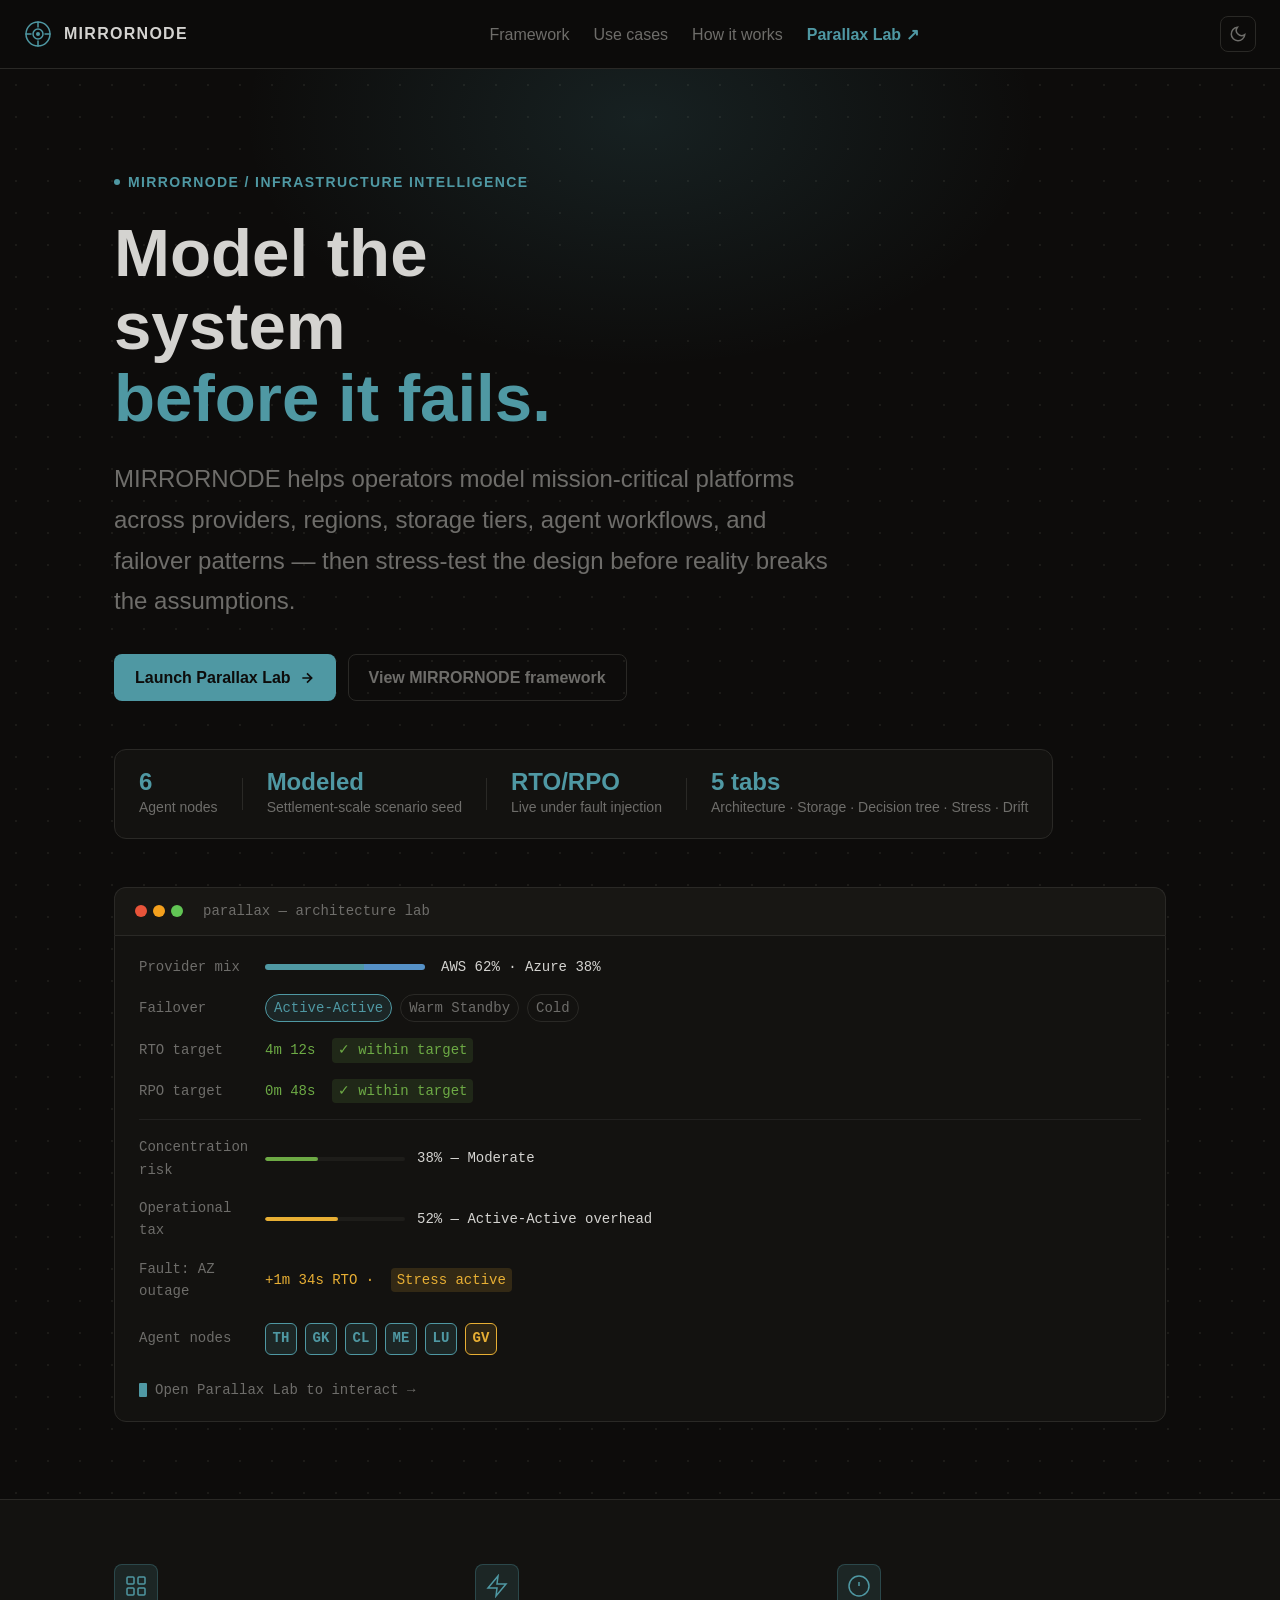
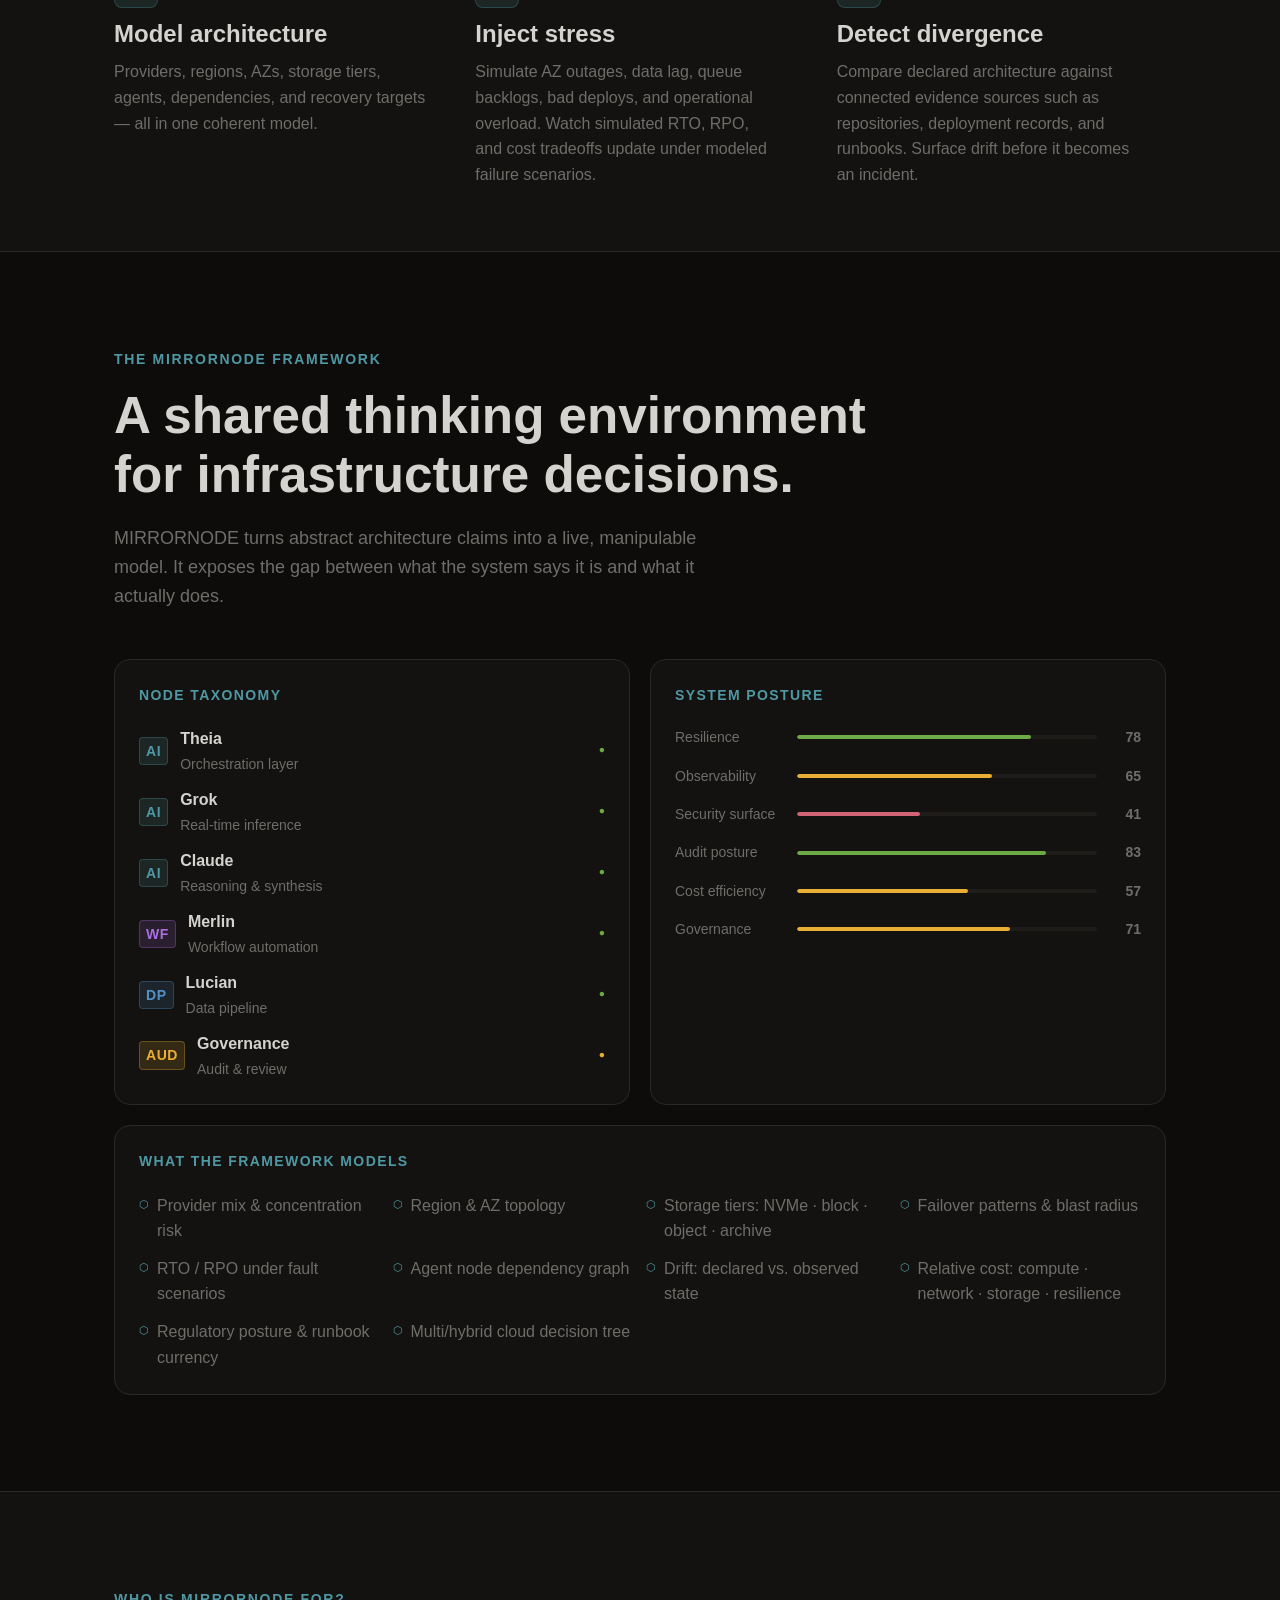
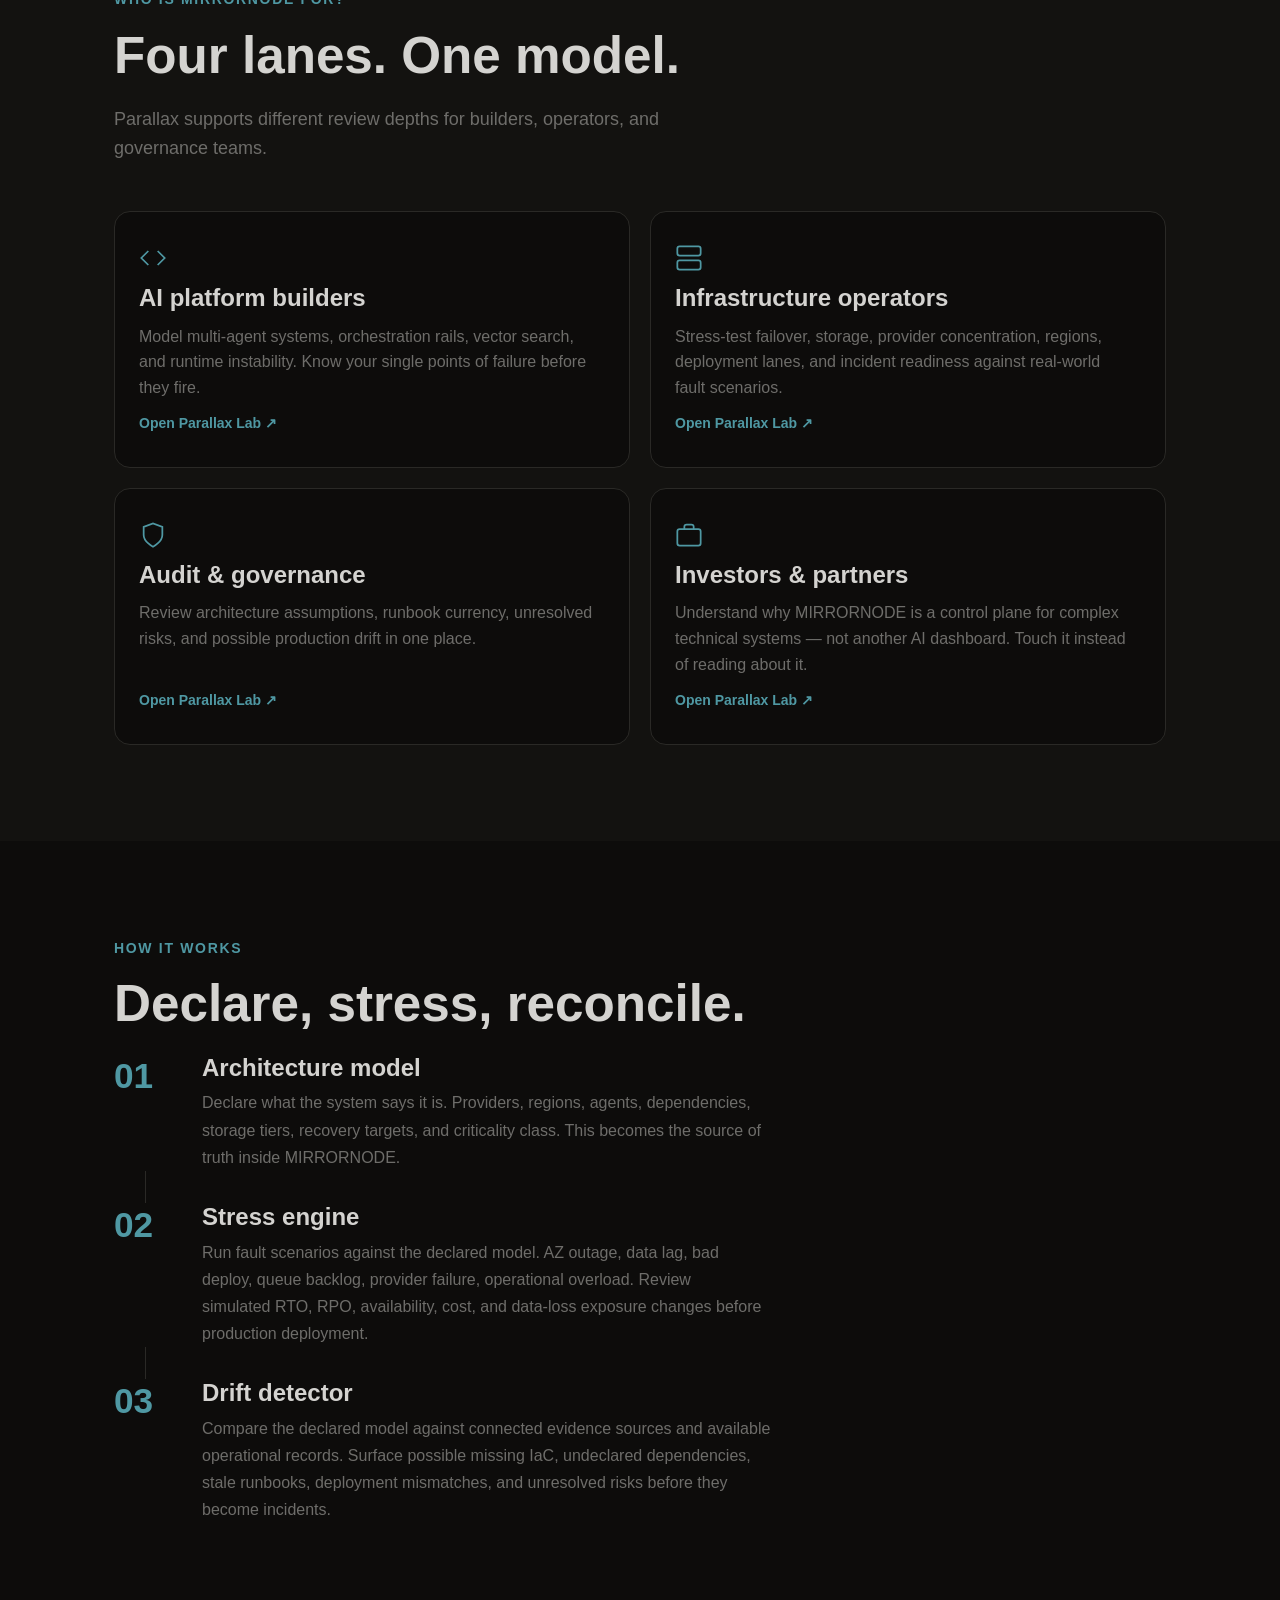
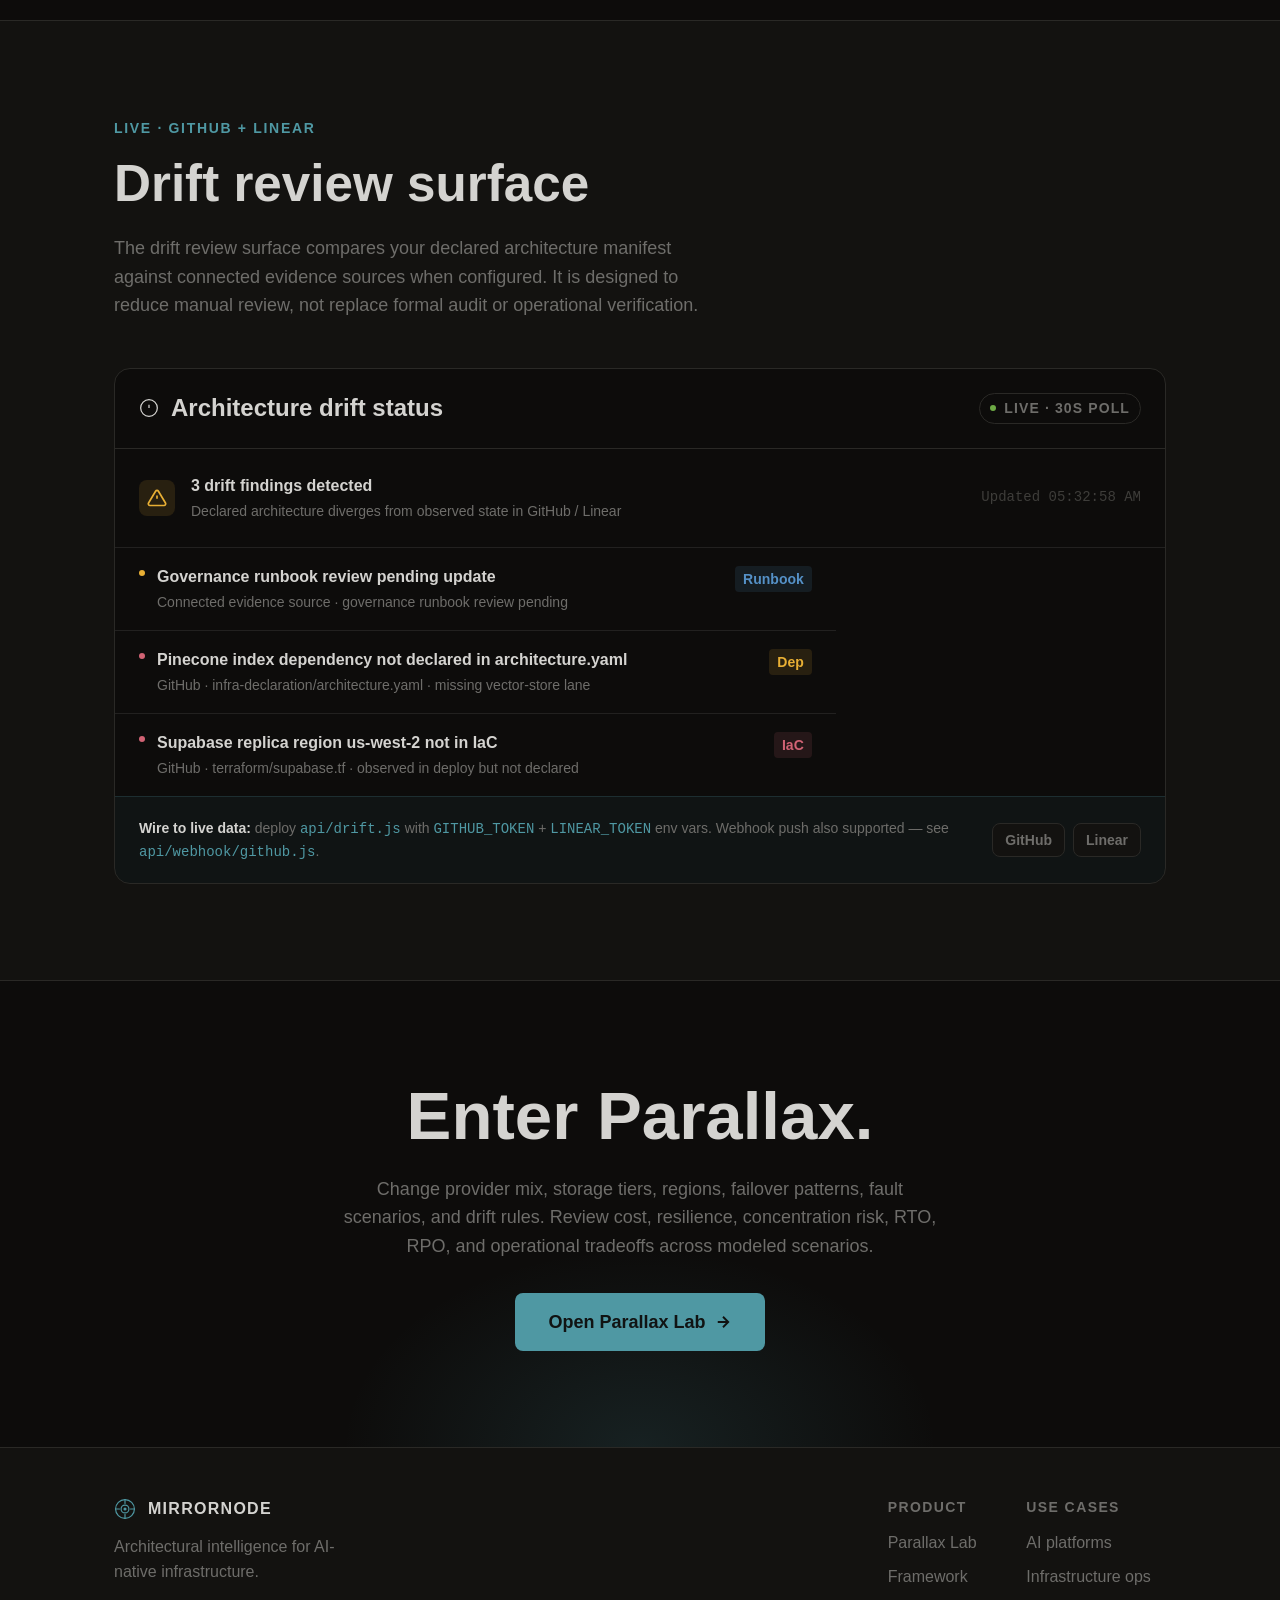
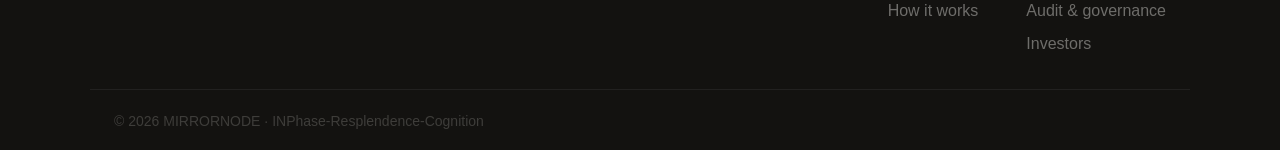
==== code/mirrornode-parallax-review/index.html @ f48dab72 "De-risk public Parallax landing copy and UI cues. Remove ROTAN-Q nav exposure, DTCC seed section, an" ====
<!DOCTYPE html>
<html lang="en" data-theme="dark">
<head>
  <meta charset="UTF-8" />
  <meta name="viewport" content="width=device-width, initial-scale=1.0" />
  <title>MIRRORNODE — Architectural Intelligence for AI-Native Infrastructure</title>
  <meta name="description" content="Model mission-critical platforms across providers, regions, storage tiers, agent workflows, and failover patterns. Stress-test before reality breaks the assumptions." />

  <!-- Fonts: Clash Display (display) + Satoshi (body) -->
  <link href="https://api.fontshare.com/v2/css?f[]=clash-display@400,500,600,700&f[]=satoshi@400,500,700&display=swap" rel="stylesheet" />

  <link rel="stylesheet" href="style.css" />

  <!-- Favicon inline SVG -->
  <link rel="icon" type="image/svg+xml" href="data:image/svg+xml,%3Csvg xmlns='http://www.w3.org/2000/svg' viewBox='0 0 32 32'%3E%3Crect width='32' height='32' fill='%230d0c0b'/%3E%3Ccircle cx='16' cy='16' r='7' fill='none' stroke='%234f98a3' stroke-width='2'/%3E%3Ccircle cx='16' cy='16' r='2.5' fill='%234f98a3'/%3E%3Cline x1='16' y1='4' x2='16' y2='9' stroke='%234f98a3' stroke-width='1.5'/%3E%3Cline x1='16' y1='23' x2='16' y2='28' stroke='%234f98a3' stroke-width='1.5'/%3E%3Cline x1='4' y1='16' x2='9' y2='16' stroke='%234f98a3' stroke-width='1.5'/%3E%3Cline x1='23' y1='16' x2='28' y2='16' stroke='%234f98a3' stroke-width='1.5'/%3E%3C/svg%3E" />
</head>
<body>

  <!-- ═══════════════════════════════════════════
       NAV
  ═══════════════════════════════════════════ -->
  <header class="site-header" role="banner">
    <nav class="nav-inner" role="navigation" aria-label="Main navigation">
      <!-- Logo -->
      <a href="/" class="nav-logo" aria-label="MIRRORNODE home">
        <svg class="logo-mark" width="28" height="28" viewBox="0 0 28 28" fill="none" aria-hidden="true">
          <circle cx="14" cy="14" r="12" stroke="currentColor" stroke-width="1.5"/>
          <circle cx="14" cy="14" r="5" stroke="currentColor" stroke-width="1.5"/>
          <circle cx="14" cy="14" r="2" fill="currentColor"/>
          <line x1="14" y1="2" x2="14" y2="7" stroke="currentColor" stroke-width="1.5" stroke-linecap="round"/>
          <line x1="14" y1="21" x2="14" y2="26" stroke="currentColor" stroke-width="1.5" stroke-linecap="round"/>
          <line x1="2" y1="14" x2="7" y2="14" stroke="currentColor" stroke-width="1.5" stroke-linecap="round"/>
          <line x1="21" y1="14" x2="26" y2="14" stroke="currentColor" stroke-width="1.5" stroke-linecap="round"/>
        </svg>
        <span class="logo-wordmark">MIRRORNODE</span>
      </a>

      <!-- Nav links -->
      <ul class="nav-links" role="list">
        <li><a href="#framework" class="nav-link">Framework</a></li>
        <li><a href="#use-cases" class="nav-link">Use cases</a></li>
        <li><a href="#how-it-works" class="nav-link">How it works</a></li>
        <li><a href="https://public-ivory-mu.vercel.app" class="nav-link nav-link--accent" target="_blank" rel="noopener">Parallax Lab ↗</a></li>
      </ul>

      <!-- Controls -->
      <div class="nav-controls">
        <button class="theme-toggle" data-theme-toggle aria-label="Switch to light mode">
          <svg width="18" height="18" viewBox="0 0 24 24" fill="none" stroke="currentColor" stroke-width="2" aria-hidden="true">
            <path d="M21 12.79A9 9 0 1 1 11.21 3 7 7 0 0 0 21 12.79z"/>
          </svg>
        </button>
        <button class="nav-menu-toggle" aria-label="Open menu" aria-expanded="false" aria-controls="mobile-menu">
          <span class="hamburger-line"></span>
          <span class="hamburger-line"></span>
          <span class="hamburger-line"></span>
        </button>
      </div>
    </nav>

    <!-- Mobile menu -->
    <div class="mobile-menu" id="mobile-menu" aria-hidden="true">
      <ul role="list">
        <li><a href="#framework" class="mobile-link">Framework</a></li>
        <li><a href="#use-cases" class="mobile-link">Use cases</a></li>
        <li><a href="#how-it-works" class="mobile-link">How it works</a></li>
        <li><a href="https://public-ivory-mu.vercel.app" class="mobile-link mobile-link--accent" target="_blank" rel="noopener">Parallax Lab ↗</a></li>
      </ul>
    </div>
  </header>


  <main role="main">

    <!-- ═══════════════════════════════════════════
         HERO
    ═══════════════════════════════════════════ -->
    <section class="hero" aria-labelledby="hero-heading">
      <!-- Ambient grid background -->
      <div class="hero-grid" aria-hidden="true"></div>
      <!-- Radial glow -->
      <div class="hero-glow" aria-hidden="true"></div>

      <div class="hero-inner">
        <!-- Eyebrow -->
        <div class="hero-eyebrow reveal" data-reveal>
          <span class="eyebrow-dot" aria-hidden="true"></span>
          MIRRORNODE / Infrastructure Intelligence
        </div>

        <!-- Headline -->
        <h1 id="hero-heading" class="hero-heading reveal" data-reveal>
          Model the system<br>
          <span class="hero-heading--accent">before it fails.</span>
        </h1>

        <!-- Sub -->
        <p class="hero-sub reveal" data-reveal>
          MIRRORNODE helps operators model mission-critical platforms across providers,
          regions, storage tiers, agent workflows, and failover patterns — then stress-test
          the design before reality breaks the assumptions.
        </p>

        <!-- CTAs -->
        <div class="hero-ctas reveal" data-reveal>
          <a href="https://public-ivory-mu.vercel.app" class="btn btn--primary" target="_blank" rel="noopener">
            Launch Parallax Lab
            <svg width="16" height="16" viewBox="0 0 24 24" fill="none" stroke="currentColor" stroke-width="2.5" aria-hidden="true"><path d="M5 12h14M12 5l7 7-7 7"/></svg>
          </a>
          <a href="#framework" class="btn btn--ghost">
            View MIRRORNODE framework
          </a>
        </div>

        <!-- Stats strip -->
        <div class="hero-stats reveal" data-reveal aria-label="Platform statistics">
          <div class="stat-item">
            <span class="stat-value">6</span>
            <span class="stat-label">Agent nodes</span>
          </div>
          <div class="stat-divider" aria-hidden="true"></div>
          <div class="stat-item">
            <span class="stat-value">Modeled</span>
            <span class="stat-label">Settlement-scale scenario seed</span>
          </div>
          <div class="stat-divider" aria-hidden="true"></div>
          <div class="stat-item">
            <span class="stat-value">RTO/RPO</span>
            <span class="stat-label">Live under fault injection</span>
          </div>
          <div class="stat-divider" aria-hidden="true"></div>
          <div class="stat-item">
            <span class="stat-value">5 tabs</span>
            <span class="stat-label">Architecture · Storage · Decision tree · Stress · Drift</span>
          </div>
        </div>
      </div>

      <!-- Parallax teaser terminal -->
      <div class="hero-teaser reveal" data-reveal aria-label="Parallax Lab interface preview">
        <div class="terminal-chrome">
          <div class="terminal-dots" aria-hidden="true">
            <span></span><span></span><span></span>
          </div>
          <span class="terminal-title">parallax — architecture lab</span>
        </div>
        <div class="terminal-body">
          <div class="terminal-row">
            <span class="t-label">Provider mix</span>
            <div class="t-bar-wrap"><div class="t-bar t-bar--aws" style="--pct:62%"></div><div class="t-bar t-bar--azure" style="--pct:38%"></div></div>
            <span class="t-val">AWS 62% · Azure 38%</span>
          </div>
          <div class="terminal-row">
            <span class="t-label">Failover</span>
            <div class="t-pills">
              <span class="t-pill t-pill--active">Active-Active</span>
              <span class="t-pill">Warm Standby</span>
              <span class="t-pill">Cold</span>
            </div>
          </div>
          <div class="terminal-row">
            <span class="t-label">RTO target</span>
            <span class="t-val t-val--green">4m 12s <span class="t-badge t-badge--ok">✓ within target</span></span>
          </div>
          <div class="terminal-row">
            <span class="t-label">RPO target</span>
            <span class="t-val t-val--green">0m 48s <span class="t-badge t-badge--ok">✓ within target</span></span>
          </div>
          <div class="terminal-divider" aria-hidden="true"></div>
          <div class="terminal-row">
            <span class="t-label">Concentration risk</span>
            <div class="t-meter-wrap" role="meter" aria-valuenow="38" aria-valuemin="0" aria-valuemax="100" aria-label="Concentration risk: 38%">
              <div class="t-meter"><div class="t-meter-fill t-meter-fill--low" style="--pct:38%"></div></div>
              <span class="t-val">38% — Moderate</span>
            </div>
          </div>
          <div class="terminal-row">
            <span class="t-label">Operational tax</span>
            <div class="t-meter-wrap" role="meter" aria-valuenow="52" aria-valuemin="0" aria-valuemax="100" aria-label="Operational tax: 52%">
              <div class="t-meter"><div class="t-meter-fill t-meter-fill--mid" style="--pct:52%"></div></div>
              <span class="t-val">52% — Active-Active overhead</span>
            </div>
          </div>
          <div class="terminal-row">
            <span class="t-label">Fault: AZ outage</span>
            <span class="t-val t-val--orange">+1m 34s RTO · <span class="t-badge t-badge--warn">Stress active</span></span>
          </div>
          <div class="terminal-row terminal-row--nodes">
            <span class="t-label">Agent nodes</span>
            <div class="t-nodes">
              <span class="t-node t-node--on" title="Theia — AI orchestration">TH</span>
              <span class="t-node t-node--on" title="Grok — real-time inference">GK</span>
              <span class="t-node t-node--on" title="Claude — reasoning layer">CL</span>
              <span class="t-node t-node--on" title="Merlin — workflow">ME</span>
              <span class="t-node t-node--on" title="Lucian — data pipeline">LU</span>
              <span class="t-node t-node--warn" title="Governance — audit (degraded)">GV</span>
            </div>
          </div>
          <div class="terminal-footer" aria-live="polite">
            <span class="t-cursor" aria-hidden="true"></span>
            <span class="terminal-prompt">Open Parallax Lab to interact →</span>
          </div>
        </div>
      </div>
    </section>


    <!-- ═══════════════════════════════════════════
         PROOF STRIP — 3 core capabilities
    ═══════════════════════════════════════════ -->
    <section class="proof-strip" aria-label="Core capabilities">
      <div class="proof-inner">
        <div class="proof-item reveal" data-reveal>
          <div class="proof-icon" aria-hidden="true">
            <svg width="24" height="24" viewBox="0 0 24 24" fill="none" stroke="currentColor" stroke-width="1.5">
              <rect x="3" y="3" width="7" height="7" rx="1"/><rect x="14" y="3" width="7" height="7" rx="1"/>
              <rect x="3" y="14" width="7" height="7" rx="1"/><rect x="14" y="14" width="7" height="7" rx="1"/>
            </svg>
          </div>
          <h3 class="proof-title">Model architecture</h3>
          <p class="proof-body">Providers, regions, AZs, storage tiers, agents, dependencies, and recovery targets — all in one coherent model.</p>
        </div>
        <div class="proof-item reveal" data-reveal>
          <div class="proof-icon" aria-hidden="true">
            <svg width="24" height="24" viewBox="0 0 24 24" fill="none" stroke="currentColor" stroke-width="1.5">
              <polygon points="13 2 3 14 12 14 11 22 21 10 12 10 13 2"/>
            </svg>
          </div>
          <h3 class="proof-title">Inject stress</h3>
          <p class="proof-body">Simulate AZ outages, data lag, queue backlogs, bad deploys, and operational overload. Watch simulated RTO, RPO, and cost tradeoffs update under modeled failure scenarios.</p>
        </div>
        <div class="proof-item reveal" data-reveal>
          <div class="proof-icon" aria-hidden="true">
            <svg width="24" height="24" viewBox="0 0 24 24" fill="none" stroke="currentColor" stroke-width="1.5">
              <circle cx="12" cy="12" r="10"/><line x1="12" y1="8" x2="12" y2="12"/><line x1="12" y1="16" x2="12.01" y2="16"/>
            </svg>
          </div>
          <h3 class="proof-title">Detect divergence</h3>
          <p class="proof-body">Compare declared architecture against connected evidence sources such as repositories, deployment records, and runbooks. Surface drift before it becomes an incident.</p>
        </div>
      </div>
    </section>


    <!-- ═══════════════════════════════════════════
         FRAMEWORK SECTION
    ═══════════════════════════════════════════ -->
    <section class="section-framework" id="framework" aria-labelledby="framework-heading">
      <div class="section-inner">
        <div class="section-label reveal" data-reveal>The MIRRORNODE framework</div>
        <h2 id="framework-heading" class="section-heading reveal" data-reveal>
          A shared thinking environment for infrastructure decisions.
        </h2>
        <p class="section-sub reveal" data-reveal>
          MIRRORNODE turns abstract architecture claims into a live, manipulable model.
          It exposes the gap between what the system says it is and what it actually does.
        </p>

        <!-- Framework anatomy grid -->
        <div class="framework-grid">
          <!-- Node taxonomy -->
          <div class="framework-card reveal" data-reveal>
            <div class="framework-card-label">Node taxonomy</div>
            <div class="node-list">
              <div class="node-row">
                <span class="node-badge node-badge--ai">AI</span>
                <div class="node-info">
                  <span class="node-name">Theia</span>
                  <span class="node-role">Orchestration layer</span>
                </div>
                <span class="node-status node-status--ok">●</span>
              </div>
              <div class="node-row">
                <span class="node-badge node-badge--ai">AI</span>
                <div class="node-info">
                  <span class="node-name">Grok</span>
                  <span class="node-role">Real-time inference</span>
                </div>
                <span class="node-status node-status--ok">●</span>
              </div>
              <div class="node-row">
                <span class="node-badge node-badge--ai">AI</span>
                <div class="node-info">
                  <span class="node-name">Claude</span>
                  <span class="node-role">Reasoning &amp; synthesis</span>
                </div>
                <span class="node-status node-status--ok">●</span>
              </div>
              <div class="node-row">
                <span class="node-badge node-badge--wf">WF</span>
                <div class="node-info">
                  <span class="node-name">Merlin</span>
                  <span class="node-role">Workflow automation</span>
                </div>
                <span class="node-status node-status--ok">●</span>
              </div>
              <div class="node-row">
                <span class="node-badge node-badge--data">DP</span>
                <div class="node-info">
                  <span class="node-name">Lucian</span>
                  <span class="node-role">Data pipeline</span>
                </div>
                <span class="node-status node-status--ok">●</span>
              </div>
              <div class="node-row">
                <span class="node-badge node-badge--audit">AUD</span>
                <div class="node-info">
                  <span class="node-name">Governance</span>
                  <span class="node-role">Audit &amp; review</span>
                </div>
                <span class="node-status node-status--warn">●</span>
              </div>
            </div>
          </div>

          <!-- Posture scores -->
          <div class="framework-card reveal" data-reveal>
            <div class="framework-card-label">System posture</div>
            <div class="posture-list">
              <div class="posture-row">
                <span class="posture-name">Resilience</span>
                <div class="posture-bar-wrap">
                  <div class="posture-bar" style="--score:78">
                    <div class="posture-fill posture-fill--good"></div>
                  </div>
                </div>
                <span class="posture-score">78</span>
              </div>
              <div class="posture-row">
                <span class="posture-name">Observability</span>
                <div class="posture-bar-wrap">
                  <div class="posture-bar" style="--score:65">
                    <div class="posture-fill posture-fill--mid"></div>
                  </div>
                </div>
                <span class="posture-score">65</span>
              </div>
              <div class="posture-row">
                <span class="posture-name">Security surface</span>
                <div class="posture-bar-wrap">
                  <div class="posture-bar" style="--score:41">
                    <div class="posture-fill posture-fill--warn"></div>
                  </div>
                </div>
                <span class="posture-score">41</span>
              </div>
              <div class="posture-row">
                <span class="posture-name">Audit posture</span>
                <div class="posture-bar-wrap">
                  <div class="posture-bar" style="--score:83">
                    <div class="posture-fill posture-fill--good"></div>
                  </div>
                </div>
                <span class="posture-score">83</span>
              </div>
              <div class="posture-row">
                <span class="posture-name">Cost efficiency</span>
                <div class="posture-bar-wrap">
                  <div class="posture-bar" style="--score:57">
                    <div class="posture-fill posture-fill--mid"></div>
                  </div>
                </div>
                <span class="posture-score">57</span>
              </div>
              <div class="posture-row">
                <span class="posture-name">Governance</span>
                <div class="posture-bar-wrap">
                  <div class="posture-bar" style="--score:71">
                    <div class="posture-fill posture-fill--mid"></div>
                  </div>
                </div>
                <span class="posture-score">71</span>
              </div>
            </div>
          </div>

          <!-- What the framework models -->
          <div class="framework-card framework-card--wide reveal" data-reveal>
            <div class="framework-card-label">What the framework models</div>
            <div class="framework-feature-grid">
              <div class="ff-item">
                <span class="ff-icon" aria-hidden="true">⬡</span>
                <span class="ff-label">Provider mix &amp; concentration risk</span>
              </div>
              <div class="ff-item">
                <span class="ff-icon" aria-hidden="true">⬡</span>
                <span class="ff-label">Region &amp; AZ topology</span>
              </div>
              <div class="ff-item">
                <span class="ff-icon" aria-hidden="true">⬡</span>
                <span class="ff-label">Storage tiers: NVMe · block · object · archive</span>
              </div>
              <div class="ff-item">
                <span class="ff-icon" aria-hidden="true">⬡</span>
                <span class="ff-label">Failover patterns &amp; blast radius</span>
              </div>
              <div class="ff-item">
                <span class="ff-icon" aria-hidden="true">⬡</span>
                <span class="ff-label">RTO / RPO under fault scenarios</span>
              </div>
              <div class="ff-item">
                <span class="ff-icon" aria-hidden="true">⬡</span>
                <span class="ff-label">Agent node dependency graph</span>
              </div>
              <div class="ff-item">
                <span class="ff-icon" aria-hidden="true">⬡</span>
                <span class="ff-label">Drift: declared vs. observed state</span>
              </div>
              <div class="ff-item">
                <span class="ff-icon" aria-hidden="true">⬡</span>
                <span class="ff-label">Relative cost: compute · network · storage · resilience</span>
              </div>
              <div class="ff-item">
                <span class="ff-icon" aria-hidden="true">⬡</span>
                <span class="ff-label">Regulatory posture &amp; runbook currency</span>
              </div>
              <div class="ff-item">
                <span class="ff-icon" aria-hidden="true">⬡</span>
                <span class="ff-label">Multi/hybrid cloud decision tree</span>
              </div>
            </div>
          </div>
        </div>
      </div>
    </section>


    <!-- ═══════════════════════════════════════════
         USE CASES
    ═══════════════════════════════════════════ -->
    <section class="section-use-cases" id="use-cases" aria-labelledby="uc-heading">
      <div class="section-inner">
        <div class="section-label reveal" data-reveal>Who is MIRRORNODE for?</div>
        <h2 id="uc-heading" class="section-heading reveal" data-reveal>
          Four lanes. One model.
        </h2>
        <p class="section-sub reveal" data-reveal>
          Parallax supports different review depths for builders, operators, and governance teams.
        </p>

        <div class="uc-grid">
          <a href="https://public-ivory-mu.vercel.app" class="uc-card reveal" data-reveal target="_blank" rel="noopener" aria-label="AI platform builders — open Parallax Lab">
            <div class="uc-card-icon" aria-hidden="true">
              <svg width="28" height="28" viewBox="0 0 24 24" fill="none" stroke="currentColor" stroke-width="1.5">
                <polyline points="16 18 22 12 16 6"/><polyline points="8 6 2 12 8 18"/>
              </svg>
            </div>
            <h3 class="uc-card-title">AI platform builders</h3>
            <p class="uc-card-body">Model multi-agent systems, orchestration rails, vector search, and runtime instability. Know your single points of failure before they fire.</p>
            <span class="uc-card-cta">Open Parallax Lab ↗</span>
          </a>

          <a href="https://public-ivory-mu.vercel.app" class="uc-card reveal" data-reveal target="_blank" rel="noopener" aria-label="Infrastructure operators — open Parallax Lab">
            <div class="uc-card-icon" aria-hidden="true">
              <svg width="28" height="28" viewBox="0 0 24 24" fill="none" stroke="currentColor" stroke-width="1.5">
                <rect x="2" y="2" width="20" height="8" rx="2"/><rect x="2" y="14" width="20" height="8" rx="2"/>
                <line x1="6" y1="6" x2="6.01" y2="6"/><line x1="6" y1="18" x2="6.01" y2="18"/>
              </svg>
            </div>
            <h3 class="uc-card-title">Infrastructure operators</h3>
            <p class="uc-card-body">Stress-test failover, storage, provider concentration, regions, deployment lanes, and incident readiness against real-world fault scenarios.</p>
            <span class="uc-card-cta">Open Parallax Lab ↗</span>
          </a>

          <a href="https://public-ivory-mu.vercel.app" class="uc-card reveal" data-reveal target="_blank" rel="noopener" aria-label="Audit and governance — open Parallax Lab">
            <div class="uc-card-icon" aria-hidden="true">
              <svg width="28" height="28" viewBox="0 0 24 24" fill="none" stroke="currentColor" stroke-width="1.5">
                <path d="M12 22s8-4 8-10V5l-8-3-8 3v7c0 6 8 10 8 10z"/>
              </svg>
            </div>
            <h3 class="uc-card-title">Audit &amp; governance</h3>
            <p class="uc-card-body">Review architecture assumptions, runbook currency, unresolved risks, and possible production drift in one place.</p>
            <span class="uc-card-cta">Open Parallax Lab ↗</span>
          </a>

          <a href="https://public-ivory-mu.vercel.app" class="uc-card reveal" data-reveal target="_blank" rel="noopener" aria-label="Investors and partners — open Parallax Lab">
            <div class="uc-card-icon" aria-hidden="true">
              <svg width="28" height="28" viewBox="0 0 24 24" fill="none" stroke="currentColor" stroke-width="1.5">
                <rect x="2" y="7" width="20" height="14" rx="2"/>
                <path d="M16 7V5a2 2 0 0 0-2-2h-4a2 2 0 0 0-2 2v2"/>
              </svg>
            </div>
            <h3 class="uc-card-title">Investors &amp; partners</h3>
            <p class="uc-card-body">Understand why MIRRORNODE is a control plane for complex technical systems — not another AI dashboard. Touch it instead of reading about it.</p>
            <span class="uc-card-cta">Open Parallax Lab ↗</span>
          </a>
        </div>
      </div>
    </section>


    <!-- ═══════════════════════════════════════════
         HOW IT WORKS (3-step)
    ═══════════════════════════════════════════ -->
    <section class="section-hiw" id="how-it-works" aria-labelledby="hiw-heading">
      <div class="section-inner">
        <div class="section-label reveal" data-reveal>How it works</div>
        <h2 id="hiw-heading" class="section-heading reveal" data-reveal>
          Declare, stress, reconcile.
        </h2>

        <div class="hiw-steps">
          <div class="hiw-step reveal" data-reveal>
            <div class="hiw-step-num" aria-hidden="true">01</div>
            <div class="hiw-step-content">
              <h3 class="hiw-step-title">Architecture model</h3>
              <p class="hiw-step-body">Declare what the system says it is. Providers, regions, agents, dependencies, storage tiers, recovery targets, and criticality class. This becomes the source of truth inside MIRRORNODE.</p>
            </div>
          </div>

          <div class="hiw-connector" aria-hidden="true"></div>

          <div class="hiw-step reveal" data-reveal>
            <div class="hiw-step-num" aria-hidden="true">02</div>
            <div class="hiw-step-content">
              <h3 class="hiw-step-title">Stress engine</h3>
              <p class="hiw-step-body">Run fault scenarios against the declared model. AZ outage, data lag, bad deploy, queue backlog, provider failure, operational overload. Review simulated RTO, RPO, availability, cost, and data-loss exposure changes before production deployment.</p>
            </div>
          </div>

          <div class="hiw-connector" aria-hidden="true"></div>

          <div class="hiw-step reveal" data-reveal>
            <div class="hiw-step-num" aria-hidden="true">03</div>
            <div class="hiw-step-content">
              <h3 class="hiw-step-title">Drift detector</h3>
              <p class="hiw-step-body">Compare the declared model against connected evidence sources and available operational records. Surface possible missing IaC, undeclared dependencies, stale runbooks, deployment mismatches, and unresolved risks before they become incidents.</p>
            </div>
          </div>
        </div>
      </div>
    </section>


    <!-- ═══════════════════════════════════════════
         DRIFT DETECTOR — live widget
    ═══════════════════════════════════════════ -->
    <section class="section-drift" aria-labelledby="drift-heading">
      <div class="section-inner">
        <div class="section-label reveal" data-reveal>Live · GitHub + Linear</div>
        <h2 id="drift-heading" class="section-heading reveal" data-reveal>
          Drift review surface
        </h2>
        <p class="section-sub reveal" data-reveal>
          The drift review surface compares your declared architecture manifest against connected evidence sources when configured. It is designed to reduce manual review, not replace formal audit or operational verification.
        </p>

        <div class="drift-widget reveal" data-reveal>
          <!-- Widget header -->
          <div class="drift-widget-header">
            <div class="drift-widget-title">
              <svg width="20" height="20" viewBox="0 0 24 24" fill="none" stroke="currentColor" stroke-width="1.5" aria-hidden="true">
                <circle cx="12" cy="12" r="10"/>
                <line x1="12" y1="8" x2="12" y2="12"/>
                <line x1="12" y1="16" x2="12.01" y2="16"/>
              </svg>
              Architecture drift status
            </div>
            <div class="drift-live-badge" aria-label="Live polling every 30 seconds">
              <span class="drift-live-dot" id="drift-live-dot" aria-hidden="true"></span>
              Live · 30s poll
            </div>
          </div>

          <!-- Status row -->
          <div class="drift-status-row" aria-live="polite" aria-atomic="true">
            <div class="drift-status-icon drift-status-icon--loading" id="drift-status-icon" aria-hidden="true">
              <svg class="spin" width="20" height="20" viewBox="0 0 24 24" fill="none" stroke="currentColor" stroke-width="2" aria-hidden="true"><path d="M21 12a9 9 0 1 1-6.22-8.56"/></svg>
            </div>
            <div class="drift-status-text">
              <div class="drift-status-heading" id="drift-status-heading">Connecting to GitHub &amp; Linear&hellip;</div>
              <div class="drift-status-sub" id="drift-status-sub">Fetching declared architecture and open drift issues</div>
            </div>
            <div class="drift-status-ts" id="drift-status-ts" aria-label="Last updated time"></div>
          </div>

          <!-- Findings list -->
          <ul class="drift-findings" id="drift-findings-list" aria-label="Drift findings" role="list">
            <li class="drift-finding">
              <span class="drift-finding-dot drift-finding-dot--info" aria-hidden="true"></span>
              <div class="drift-finding-body">
                <div class="drift-finding-title">Initializing scan&hellip;</div>
                <div class="drift-finding-meta">Comparing declared manifest against GitHub + Linear</div>
              </div>
            </li>
          </ul>

          <!-- Connect callout -->
          <div class="drift-connect-callout">
            <div class="drift-connect-text">
              <strong>Wire to live data:</strong> deploy <code style="font-size:var(--text-xs);color:var(--color-primary)">api/drift.js</code> with
              <code style="font-size:var(--text-xs);color:var(--color-primary)">GITHUB_TOKEN</code> +
              <code style="font-size:var(--text-xs);color:var(--color-primary)">LINEAR_TOKEN</code> env vars.
              Webhook push also supported &mdash; see <code style="font-size:var(--text-xs);color:var(--color-primary)">api/webhook/github.js</code>.
            </div>
            <div class="drift-connect-btns">
              <a href="https://github.com/INPhase-Resplendence-Cognition" class="drift-connect-btn" target="_blank" rel="noopener">GitHub</a>
              <a href="https://linear.app" class="drift-connect-btn" target="_blank" rel="noopener">Linear</a>
            </div>
          </div>
        </div>
      </div>
    </section>


    <!-- ═══════════════════════════════════════════
         PARALLAX CTA
    ═══════════════════════════════════════════ -->
    <section class="section-cta" aria-labelledby="cta-heading">
      <div class="cta-glow" aria-hidden="true"></div>
      <div class="section-inner cta-inner">
        <h2 id="cta-heading" class="cta-heading reveal" data-reveal>Enter Parallax.</h2>
        <p class="cta-sub reveal" data-reveal>
          Change provider mix, storage tiers, regions, failover patterns, fault scenarios, and drift rules.
          Review cost, resilience, concentration risk, RTO, RPO, and operational tradeoffs across modeled scenarios.
        </p>
        <a href="https://public-ivory-mu.vercel.app" class="btn btn--primary btn--large reveal" data-reveal target="_blank" rel="noopener">
          Open Parallax Lab
          <svg width="18" height="18" viewBox="0 0 24 24" fill="none" stroke="currentColor" stroke-width="2.5" aria-hidden="true"><path d="M5 12h14M12 5l7 7-7 7"/></svg>
        </a>
      </div>
    </section>

  </main>


  <!-- ═══════════════════════════════════════════
       FOOTER
  ═══════════════════════════════════════════ -->
  <footer class="site-footer" role="contentinfo">
    <div class="footer-inner">
      <div class="footer-brand">
        <a href="/" class="nav-logo" aria-label="MIRRORNODE home">
          <svg class="logo-mark" width="22" height="22" viewBox="0 0 28 28" fill="none" aria-hidden="true">
            <circle cx="14" cy="14" r="12" stroke="currentColor" stroke-width="1.5"/>
            <circle cx="14" cy="14" r="5" stroke="currentColor" stroke-width="1.5"/>
            <circle cx="14" cy="14" r="2" fill="currentColor"/>
            <line x1="14" y1="2" x2="14" y2="7" stroke="currentColor" stroke-width="1.5" stroke-linecap="round"/>
            <line x1="14" y1="21" x2="14" y2="26" stroke="currentColor" stroke-width="1.5" stroke-linecap="round"/>
            <line x1="2" y1="14" x2="7" y2="14" stroke="currentColor" stroke-width="1.5" stroke-linecap="round"/>
            <line x1="21" y1="14" x2="26" y2="14" stroke="currentColor" stroke-width="1.5" stroke-linecap="round"/>
          </svg>
          <span class="logo-wordmark">MIRRORNODE</span>
        </a>
        <p class="footer-tagline">Architectural intelligence for AI-native infrastructure.</p>
      </div>
      <div class="footer-links">
        <div class="footer-col">
          <span class="footer-col-label">Product</span>
          <a href="https://public-ivory-mu.vercel.app" class="footer-link" target="_blank" rel="noopener">Parallax Lab</a>
          <a href="#framework" class="footer-link">Framework</a>
          <a href="#how-it-works" class="footer-link">How it works</a>
        </div>
        <div class="footer-col">
          <span class="footer-col-label">Use cases</span>
          <a href="#use-cases" class="footer-link">AI platforms</a>
          <a href="#use-cases" class="footer-link">Infrastructure ops</a>
          <a href="#use-cases" class="footer-link">Audit &amp; governance</a>
          <a href="#use-cases" class="footer-link">Investors</a>
        </div>
      </div>
    </div>
    <div class="footer-bottom">
      <span class="footer-copy">© 2026 MIRRORNODE · INPhase-Resplendence-Cognition</span>
    </div>
  </footer>

  <script src="main.js"></script>
<script data-pplx-inline-edit>
(function () {
  if (window === window.top) return;

  const allowedParentOrigins = ["https://www.perplexity.ai","https://perplexity.ai","https://testing.perplexity.ai","https://staging.perplexity.ai","https://*.preview.i.perplexity.ai","http://localhost:3000","http://127.0.0.1:3000","http://localhost:5173","http://127.0.0.1:5173"];
  const MAX_FONT_BYTES = 500 * 1024;
  const MAX_TOTAL_FONT_BYTES = 2 * 1024 * 1024;
  let scrollForwarding = false;
  let scrollRaf = 0;
  let trustedTopOrigin = null;

  // Allow entries like "https://*.preview.i.perplexity.ai" — the wildcard
  // matches a single DNS label (no dots), so "https://*.foo" cannot stretch
  // across multiple labels.
  function matchesAllowedOrigin(origin) {
    if (!origin) return false;
    for (const entry of allowedParentOrigins) {
      if (!entry.includes("*")) {
        if (entry === origin) return true;
        continue;
      }
      const pattern = new RegExp(
        "^" +
          entry.replace(/[.+?^${}()|[\]\\]/g, "\\$&").replace(/\*/g, "[^.]+") +
          "$",
      );
      if (pattern.test(origin)) return true;
    }
    return false;
  }

  // Trust decision: when the sender is same-origin-visible (event.origin is a
  // real origin like https://www.perplexity.ai) we trust event.origin directly.
  // When event.origin is "null" (opaque broker srcdoc), we fall back to the
  // broker's stamped `parentOrigin` to identify the top window. The fallback
  // is claim-only — we rely on the browser's native `targetOrigin` enforcement
  // on the response path (see postToTrustedTop) to ensure replies can't be
  // delivered to anyone but the actual top window of that claimed origin.
  function getTrustedParentOrigin(event) {
    const forwardedParentOrigin =
      typeof event.data.parentOrigin === "string" ? event.data.parentOrigin : null;
    const parentOrigin = event.origin === "null" ? forwardedParentOrigin : event.origin;
    return matchesAllowedOrigin(parentOrigin) ? parentOrigin : null;
  }

  // All responses go to window.top with targetOrigin = the allowlisted origin.
  // An attacker that iframes us inside their own null-origin broker can claim
  // any parentOrigin they like, but the browser will drop the reply whenever
  // the real top's origin doesn't match — so the screenshot never leaves.
  function postToTrustedTop(message) {
    if (!trustedTopOrigin) return;
    try {
      window.top.postMessage(message, trustedTopOrigin);
    } catch (_error) {}
  }

  function inlineAll(original, clone) {
    if (original.nodeType !== 1 || clone.nodeType !== 1) return;

    try {
      const computedStyle = getComputedStyle(original);
      // cssText on a computed style is the serialized declaration in modern
      // Chromium/Safari — a single read beats enumerating ~400 longhand
      // properties. Firefox returns "" here, so we fall back on empty.
      const serialized = computedStyle.cssText;
      if (serialized) {
        clone.style.cssText = serialized;
      } else {
        const parts = new Array(computedStyle.length);
        for (let index = 0; index < computedStyle.length; index += 1) {
          const property = computedStyle[index];
          parts[index] = `${property}:${computedStyle.getPropertyValue(property)};`;
        }
        clone.style.cssText = parts.join("");
      }
    } catch (_error) {}

    const originalChildren = original.children;
    const clonedChildren = clone.children;
    for (
      let index = 0;
      index < originalChildren.length && index < clonedChildren.length;
      index += 1
    ) {
      inlineAll(originalChildren[index], clonedChildren[index]);
    }
  }

  function extractFontUrl(srcValue) {
    const matches = [
      ...srcValue.matchAll(
        /url\(["']?([^"')]+)["']?\)(?:\s*format\(["']?([^"')]+)["']?\))?/gi,
      ),
    ];
    if (matches.length === 0) return null;
    const woff2 = matches.find((m) => m[2] && m[2].toLowerCase().includes("woff2"));
    if (woff2) return woff2[1];
    const woff = matches.find((m) => m[2] && m[2].toLowerCase().includes("woff"));
    if (woff) return woff[1];
    return matches[0][1];
  }

  // Cache resolved font URL -> data URI across captures. Fonts on a page
  // essentially never change, and a batch run emits multiple captures back to
  // back — without this we'd refetch + re-base64 every time.
  const fontDataUriCache = new Map();
  const SRC_DECLARATION_RE = /src\s*:\s*[^;}]+/i;

  async function fetchAsDataUri(url) {
    if (fontDataUriCache.has(url)) return fontDataUriCache.get(url);
    let dataUri = null;
    try {
      const response = await fetch(url, { mode: "cors", credentials: "omit" });
      if (response.ok) {
        const blob = await response.blob();
        if (blob.size <= MAX_FONT_BYTES) {
          dataUri = await new Promise((resolve) => {
            const reader = new FileReader();
            reader.onloadend = () =>
              resolve(typeof reader.result === "string" ? reader.result : null);
            reader.onerror = () => resolve(null);
            reader.readAsDataURL(blob);
          });
        }
      }
    } catch (_error) {
      dataUri = null;
    }
    fontDataUriCache.set(url, dataUri);
    return dataUri;
  }

  function collectFontFaceRuleTexts() {
    const rules = [];
    for (const sheet of document.styleSheets) {
      let cssRules;
      try {
        cssRules = sheet.cssRules;
      } catch (_error) {
        continue;
      }
      if (!cssRules) continue;
      for (const rule of cssRules) {
        const cssText = rule.cssText || "";
        if (cssText.startsWith("@font-face")) rules.push(cssText);
      }
    }
    return rules;
  }

  async function buildInlinedFontCss() {
    const ruleTexts = collectFontFaceRuleTexts();
    if (ruleTexts.length === 0) return null;

    const resolved = ruleTexts.map((cssText) => {
      if (!SRC_DECLARATION_RE.test(cssText)) return null;
      const srcMatch = cssText.match(/src\s*:\s*([^;}]+)[;}]/i);
      if (!srcMatch) return null;
      const url = extractFontUrl(srcMatch[1]);
      if (!url) return null;
      try {
        return { cssText, url: new URL(url, document.baseURI).href };
      } catch (_error) {
        return null;
      }
    });

    const dataUris = await Promise.all(
      resolved.map((entry) => (entry ? fetchAsDataUri(entry.url) : Promise.resolve(null))),
    );

    const inlined = [];
    let totalBytes = 0;
    for (let index = 0; index < resolved.length; index += 1) {
      const entry = resolved[index];
      const dataUri = dataUris[index];
      if (!entry || !dataUri) continue;
      const approxBytes = dataUri.length * 0.75;
      if (totalBytes + approxBytes > MAX_TOTAL_FONT_BYTES) break;
      totalBytes += approxBytes;
      inlined.push(entry.cssText.replace(SRC_DECLARATION_RE, `src: url("${dataUri}")`));
    }
    return inlined.length > 0 ? inlined.join("\n") : null;
  }

  function stripExternal(clone) {
    const images = clone.querySelectorAll("img");
    for (let index = 0; index < images.length; index += 1) {
      const src = images[index].getAttribute("src");
      if (src && !src.startsWith("data:")) images[index].removeAttribute("src");
    }

    const elements = clone.querySelectorAll("*");
    for (let index = 0; index < elements.length; index += 1) {
      const style = elements[index].style.cssText;
      if (style && style.includes("url(")) {
        elements[index].style.cssText = style.replace(
          /url\(["']?(?!data:)[^)"']*["']?\)/gi,
          "none",
        );
      }
    }
  }

  function emitScroll() {
    scrollRaf = 0;
    if (!scrollForwarding) return;
    postToTrustedTop({
      type: "INLINE_EDIT_SCROLL",
      scrollX: window.scrollX,
      scrollY: window.scrollY,
    });
  }

  window.addEventListener(
    "scroll",
    function () {
      if (!scrollForwarding || scrollRaf) return;
      scrollRaf = requestAnimationFrame(emitScroll);
    },
    { passive: true, capture: true },
  );

  async function handleCaptureRequest(event) {
    const requestId = event.data.requestId;
    const scrollX = window.scrollX;
    const scrollY = window.scrollY;
    const width = window.innerWidth;
    const height = window.innerHeight;

    function postResult(dataUrl) {
      postToTrustedTop({
        type: "INLINE_EDIT_SCREENSHOT_RESULT",
        requestId,
        dataUrl,
        scrollX,
        scrollY,
      });
    }

    try {
      // Wait for any pending web fonts to resolve so both inline metrics and
      // the @font-face inlining below see the same loaded faces.
      if (document.fonts && document.fonts.ready) {
        try {
          await document.fonts.ready;
        } catch (_error) {}
      }

      const clone = document.documentElement.cloneNode(true);
      inlineAll(document.documentElement, clone);

      const removedNodes = clone.querySelectorAll("script,link[rel=\"stylesheet\"],style");
      for (let index = 0; index < removedNodes.length; index += 1) {
        removedNodes[index].remove();
      }

      stripExternal(clone);

      // Re-embed web fonts as data-URI @font-face rules so the SVG rasterizer
      // can resolve them — external font URLs aren't fetched during
      // foreignObject rendering, which would otherwise force a fallback face
      // and change text metrics.
      const inlinedFontCss = await buildInlinedFontCss();
      if (inlinedFontCss) {
        const styleEl = document.createElement("style");
        styleEl.textContent = inlinedFontCss;
        const head = clone.querySelector("head");
        if (head) head.appendChild(styleEl);
        else clone.insertBefore(styleEl, clone.firstChild);
      }

      const html = new XMLSerializer().serializeToString(clone);
      const svg =
        `<svg xmlns="http://www.w3.org/2000/svg" width="${width}" height="${height}">` +
        '<foreignObject width="100%" height="100%">' +
        `<div xmlns="http://www.w3.org/1999/xhtml" style="width:${width}px;height:${height}px;overflow:hidden">` +
        `<div style="position:relative;left:-${scrollX}px;top:-${scrollY}px">` +
        html +
        "</div></div></foreignObject></svg>";
      const svgUrl = `data:image/svg+xml;charset=utf-8,${encodeURIComponent(svg)}`;
      const image = new Image();
      image.onload = function () {
        const canvas = document.createElement("canvas");
        canvas.width = width;
        canvas.height = height;
        canvas.getContext("2d").drawImage(image, 0, 0);
        postResult(canvas.toDataURL("image/png"));
      };
      image.onerror = function () {
        postResult(null);
      };
      image.src = svgUrl;
    } catch (_error) {
      postResult(null);
    }
  }

  window.addEventListener("message", function (event) {
    if (!event.data) return;
    // Only accept messages from the direct parent frame. Blocks sibling /
    // unrelated-window postMessage senders that could otherwise reach us.
    if (event.source !== window.parent) return;

    const trustedParentOrigin = getTrustedParentOrigin(event);
    if (!trustedParentOrigin) return;
    trustedTopOrigin = trustedParentOrigin;

    if (event.data.type === "INLINE_EDIT_SCROLL_START") {
      scrollForwarding = true;
      emitScroll();
      return;
    }

    if (event.data.type === "INLINE_EDIT_SCROLL_STOP") {
      scrollForwarding = false;
      if (scrollRaf) cancelAnimationFrame(scrollRaf);
      scrollRaf = 0;
      return;
    }

    if (event.data.type !== "INLINE_EDIT_CAPTURE_REQUEST") return;

    handleCaptureRequest(event);
  });
})();


</script></body>
</html>
---- code/mirrornode-parallax-review/style.css ----
/* ═══════════════════════════════════════════════════════════
   MIRRORNODE — style.css
   Dark-first command-center. Inherits Parallax visual language.
   Fonts: Clash Display (display) + Satoshi (body)
   ═══════════════════════════════════════════════════════════ */

/* ─── Design Tokens ─────────────────────────────────────── */
:root {
  /* Type scale */
  --text-xs:   clamp(0.75rem,  0.7rem  + 0.25vw, 0.875rem);
  --text-sm:   clamp(0.875rem, 0.8rem  + 0.35vw, 1rem);
  --text-base: clamp(1rem,     0.95rem + 0.25vw, 1.125rem);
  --text-lg:   clamp(1.125rem, 1rem    + 0.75vw, 1.5rem);
  --text-xl:   clamp(1.5rem,   1.2rem  + 1.25vw, 2.25rem);
  --text-2xl:  clamp(2rem,     1.2rem  + 2.5vw,  3.5rem);
  --text-3xl:  clamp(2.5rem,   1rem    + 4vw,    5rem);

  /* Spacing */
  --space-1: 0.25rem; --space-2: 0.5rem;  --space-3: 0.75rem;
  --space-4: 1rem;    --space-5: 1.25rem; --space-6: 1.5rem;
  --space-8: 2rem;    --space-10: 2.5rem; --space-12: 3rem;
  --space-16: 4rem;   --space-20: 5rem;   --space-24: 6rem;

  /* Radius */
  --radius-sm: 0.375rem; --radius-md: 0.5rem;
  --radius-lg: 0.75rem;  --radius-xl: 1rem;

  /* Transitions */
  --tx: 180ms cubic-bezier(0.16, 1, 0.3, 1);
  --tx-slow: 400ms cubic-bezier(0.16, 1, 0.3, 1);

  /* Fonts */
  --font-display: 'Clash Display', 'Helvetica Neue', sans-serif;
  --font-body:    'Satoshi', 'Inter', sans-serif;

  /* Layout */
  --content-default: 1100px;
  --content-wide:    1300px;
}

/* ─── Color palette — dark-first (Parallax) ─────────────── */
:root,
[data-theme="dark"] {
  --color-bg:              #0d0c0b;
  --color-surface:         #131210;
  --color-surface-2:       #181714;
  --color-surface-3:       #1e1d1a;
  --color-border:          #2a2926;
  --color-divider:         #222120;

  --color-text:            #d4d3d0;
  --color-text-muted:      #6e6d6a;
  --color-text-faint:      #3e3d3a;
  --color-text-inverse:    #0d0c0b;

  /* Accent: Parallax teal */
  --color-primary:         #4f98a3;
  --color-primary-hover:   #3d8290;
  --color-primary-glow:    rgba(79, 152, 163, 0.15);
  --color-primary-glow-2:  rgba(79, 152, 163, 0.06);

  /* Status */
  --color-ok:      #6daa45;
  --color-warn:    #e8af34;
  --color-error:   #d16374;
  --color-info:    #5591c7;

  /* Node badge colors */
  --color-badge-ai:    #4f98a3;
  --color-badge-wf:    #a86fdf;
  --color-badge-data:  #5591c7;
  --color-badge-audit: #e8af34;

  --shadow-sm: 0 1px 3px rgba(0,0,0,0.4);
  --shadow-md: 0 4px 16px rgba(0,0,0,0.5);
  --shadow-lg: 0 12px 40px rgba(0,0,0,0.6);
  --shadow-glow: 0 0 60px var(--color-primary-glow);
}

[data-theme="light"] {
  --color-bg:              #f7f6f2;
  --color-surface:         #ffffff;
  --color-surface-2:       #f3f2ee;
  --color-surface-3:       #eeede9;
  --color-border:          #dddbd6;
  --color-divider:         #e8e6e2;

  --color-text:            #1a1917;
  --color-text-muted:      #706f6c;
  --color-text-faint:      #bab9b4;
  --color-text-inverse:    #f7f6f2;

  --color-primary:         #016c73;
  --color-primary-hover:   #014f55;
  --color-primary-glow:    rgba(1, 108, 115, 0.1);
  --color-primary-glow-2:  rgba(1, 108, 115, 0.04);

  --color-ok:    #437a22;
  --color-warn:  #964219;
  --color-error: #a12c3a;
  --color-info:  #006494;

  --color-badge-ai:    #016c73;
  --color-badge-wf:    #7a39bb;
  --color-badge-data:  #006494;
  --color-badge-audit: #8a6000;

  --shadow-sm: 0 1px 3px rgba(0,0,0,0.08);
  --shadow-md: 0 4px 16px rgba(0,0,0,0.10);
  --shadow-lg: 0 12px 40px rgba(0,0,0,0.14);
  --shadow-glow: 0 0 60px var(--color-primary-glow);
}

@media (prefers-color-scheme: light) {
  :root:not([data-theme]) {
    --color-bg: #f7f6f2; --color-surface: #ffffff; --color-surface-2: #f3f2ee;
    --color-surface-3: #eeede9; --color-border: #dddbd6; --color-divider: #e8e6e2;
    --color-text: #1a1917; --color-text-muted: #706f6c; --color-text-faint: #bab9b4;
    --color-text-inverse: #f7f6f2; --color-primary: #016c73; --color-primary-hover: #014f55;
    --color-primary-glow: rgba(1,108,115,0.1); --color-primary-glow-2: rgba(1,108,115,0.04);
    --color-ok: #437a22; --color-warn: #964219; --color-error: #a12c3a; --color-info: #006494;
    --color-badge-ai: #016c73; --color-badge-wf: #7a39bb; --color-badge-data: #006494;
    --color-badge-audit: #8a6000;
    --shadow-sm: 0 1px 3px rgba(0,0,0,0.08); --shadow-md: 0 4px 16px rgba(0,0,0,0.10);
    --shadow-lg: 0 12px 40px rgba(0,0,0,0.14); --shadow-glow: 0 0 60px var(--color-primary-glow);
  }
}

/* ─── Base reset ─────────────────────────────────────────── */
*, *::before, *::after { box-sizing: border-box; margin: 0; padding: 0; }
html {
  -webkit-font-smoothing: antialiased;
  -moz-osx-font-smoothing: grayscale;
  text-rendering: optimizeLegibility;
  scroll-behavior: smooth;
  scroll-padding-top: var(--space-16);
  hanging-punctuation: first last;
}
body {
  min-height: 100dvh;
  line-height: 1.6;
  font-family: var(--font-body);
  font-size: var(--text-base);
  color: var(--color-text);
  background-color: var(--color-bg);
  transition: background-color var(--tx-slow), color var(--tx-slow);
}
img, picture, video, canvas, svg { display: block; max-width: 100%; height: auto; }
ul[role="list"], ol[role="list"] { list-style: none; }
input, button, textarea, select { font: inherit; color: inherit; }
h1, h2, h3, h4, h5, h6 { text-wrap: balance; line-height: 1.15; }
p, li, figcaption { text-wrap: pretty; max-width: 72ch; }
a { color: inherit; text-decoration: none; }
button { cursor: pointer; background: none; border: none; }
::selection { background: var(--color-primary-glow); color: var(--color-text); }
:focus-visible { outline: 2px solid var(--color-primary); outline-offset: 3px; border-radius: var(--radius-sm); }
@media (prefers-reduced-motion: reduce) {
  *, *::before, *::after { animation-duration: 0.01ms !important; transition-duration: 0.01ms !important; scroll-behavior: auto !important; }
}

/* ─── Shared layout helpers ──────────────────────────────── */
.section-inner {
  max-width: var(--content-default);
  margin-inline: auto;
  padding-inline: var(--space-6);
  padding-block: clamp(var(--space-16), 8vw, var(--space-24));
}
.section-label {
  font-family: var(--font-body);
  font-size: var(--text-xs);
  font-weight: 600;
  letter-spacing: 0.12em;
  text-transform: uppercase;
  color: var(--color-primary);
  margin-bottom: var(--space-4);
}
.section-heading {
  font-family: var(--font-display);
  font-size: var(--text-2xl);
  font-weight: 600;
  color: var(--color-text);
  margin-bottom: var(--space-5);
}
.section-sub {
  font-size: var(--text-base);
  color: var(--color-text-muted);
  max-width: 60ch;
  margin-bottom: var(--space-12);
}

/* ─── Scroll reveal ──────────────────────────────────────── */
[data-reveal] {
  opacity: 0;
  transform: translateY(24px);
  transition: opacity 0.6s cubic-bezier(0.16,1,0.3,1), transform 0.6s cubic-bezier(0.16,1,0.3,1);
}
[data-reveal].revealed {
  opacity: 1;
  transform: none;
}

/* ─── Buttons ────────────────────────────────────────────── */
.btn {
  display: inline-flex;
  align-items: center;
  gap: var(--space-2);
  font-family: var(--font-body);
  font-size: var(--text-sm);
  font-weight: 600;
  padding: 0.6rem 1.25rem;
  border-radius: var(--radius-md);
  transition: background var(--tx), color var(--tx), border-color var(--tx), box-shadow var(--tx);
  white-space: nowrap;
  cursor: pointer;
}
.btn--primary {
  background: var(--color-primary);
  color: var(--color-text-inverse);
  border: 1.5px solid transparent;
}
.btn--primary:hover { background: var(--color-primary-hover); box-shadow: 0 0 20px var(--color-primary-glow); }
.btn--ghost {
  background: transparent;
  color: var(--color-text-muted);
  border: 1.5px solid var(--color-border);
}
.btn--ghost:hover { color: var(--color-text); border-color: var(--color-text-muted); }
.btn--large { font-size: var(--text-base); padding: 0.85rem 2rem; }

/* ═══════════════════════════════════════════════════════════
   NAVIGATION
   ═══════════════════════════════════════════════════════════ */
.site-header {
  position: sticky;
  top: 0;
  z-index: 100;
  background: color-mix(in oklab, var(--color-bg) 88%, transparent);
  backdrop-filter: blur(12px);
  -webkit-backdrop-filter: blur(12px);
  border-bottom: 1px solid var(--color-border);
  transition: background var(--tx-slow), border-color var(--tx-slow);
}
.nav-inner {
  max-width: var(--content-wide);
  margin-inline: auto;
  padding: var(--space-4) var(--space-6);
  display: flex;
  align-items: center;
  justify-content: space-between;
  gap: var(--space-6);
}
.nav-logo {
  display: flex;
  align-items: center;
  gap: var(--space-3);
  color: var(--color-text);
  flex-shrink: 0;
}
.logo-mark { color: var(--color-primary); flex-shrink: 0; }
.logo-wordmark {
  font-family: var(--font-display);
  font-size: var(--text-sm);
  font-weight: 600;
  letter-spacing: 0.08em;
  color: var(--color-text);
}
.nav-links {
  display: flex;
  align-items: center;
  gap: var(--space-6);
  list-style: none;
}
.nav-link {
  font-size: var(--text-sm);
  color: var(--color-text-muted);
  transition: color var(--tx);
}
.nav-link:hover { color: var(--color-text); }
.nav-link--accent { color: var(--color-primary); font-weight: 600; }
.nav-link--accent:hover { color: var(--color-primary-hover); }
/* Operator link — amber gold, locked visual */
.nav-link--operator {
  color: #d4a843;
  font-weight: 600;
  font-size: 0.72rem;
  letter-spacing: 0.06em;
  text-transform: uppercase;
  padding: 0.25rem 0.6rem;
  white-space: nowrap;
  border: 1px solid rgba(212,168,67,0.35);
  border-radius: 3px;
  transition: color 0.2s, border-color 0.2s, background 0.2s;
}
.nav-link--operator:hover {
  color: #e8c06a;
  border-color: rgba(212,168,67,0.7);
  background: rgba(212,168,67,0.06);
}
.mobile-link--operator {
  color: #d4a843;
  font-weight: 600;
  letter-spacing: 0.1em;
  text-transform: uppercase;
  font-size: 0.82rem;
}
.footer-link--operator { color: #d4a843; }
.footer-link--operator:hover { color: #e8c06a; }
.nav-controls { display: flex; align-items: center; gap: var(--space-3); }
.theme-toggle {
  display: flex;
  align-items: center;
  justify-content: center;
  width: 36px; height: 36px;
  border-radius: var(--radius-md);
  color: var(--color-text-muted);
  border: 1px solid var(--color-border);
  transition: color var(--tx), border-color var(--tx), background var(--tx);
}
.theme-toggle:hover { color: var(--color-text); border-color: var(--color-text-muted); }
.nav-menu-toggle {
  display: none;
  flex-direction: column;
  justify-content: center;
  gap: 5px;
  width: 36px; height: 36px;
  padding: var(--space-2);
  border-radius: var(--radius-md);
  border: 1px solid var(--color-border);
}
.hamburger-line {
  display: block;
  width: 100%; height: 1.5px;
  background: var(--color-text-muted);
  border-radius: 2px;
  transition: transform var(--tx), opacity var(--tx);
}
/* Mobile menu */
.mobile-menu {
  display: none;
  flex-direction: column;
  padding: var(--space-4) var(--space-6);
  border-top: 1px solid var(--color-border);
  background: var(--color-surface);
}
.mobile-menu[aria-hidden="false"] { display: flex; }
.mobile-link {
  font-size: var(--text-base);
  color: var(--color-text-muted);
  padding: var(--space-3) 0;
  border-bottom: 1px solid var(--color-divider);
  transition: color var(--tx);
}
.mobile-link:last-child { border-bottom: none; }
.mobile-link:hover { color: var(--color-text); }
.mobile-link--accent { color: var(--color-primary); font-weight: 600; }

@media (max-width: 800px) {
  .nav-links { display: none; }
  .nav-menu-toggle { display: flex; }
}

/* ═══════════════════════════════════════════════════════════
   HERO
   ═══════════════════════════════════════════════════════════ */
.hero {
  position: relative;
  overflow: hidden;
  padding-block: clamp(var(--space-20), 10vw, var(--space-24)) clamp(var(--space-12), 6vw, var(--space-20));
}
/* Dot-grid background */
.hero-grid {
  position: absolute; inset: 0; z-index: 0;
  background-image: radial-gradient(circle, var(--color-border) 1px, transparent 1px);
  background-size: 32px 32px;
  opacity: 0.5;
  pointer-events: none;
}
/* Radial glow */
.hero-glow {
  position: absolute;
  top: -200px; left: 50%;
  transform: translateX(-50%);
  width: 800px; height: 500px;
  background: radial-gradient(ellipse at center, var(--color-primary-glow) 0%, transparent 70%);
  pointer-events: none; z-index: 0;
}
.hero-inner {
  position: relative; z-index: 1;
  max-width: var(--content-default);
  margin-inline: auto;
  padding-inline: var(--space-6);
}
.hero-eyebrow {
  display: inline-flex;
  align-items: center;
  gap: var(--space-2);
  font-size: var(--text-xs);
  font-weight: 600;
  letter-spacing: 0.1em;
  text-transform: uppercase;
  color: var(--color-primary);
  margin-bottom: var(--space-6);
}
.eyebrow-dot {
  display: inline-block;
  width: 6px; height: 6px;
  border-radius: 50%;
  background: var(--color-primary);
  animation: none;
}
@keyframes pulse-dot {
  0%, 100% { opacity: 1; transform: scale(1); }
  50% { opacity: 0.4; transform: scale(0.7); }
}
.hero-heading {
  font-family: var(--font-display);
  font-size: var(--text-3xl);
  font-weight: 600;
  color: var(--color-text);
  line-height: 1.08;
  margin-bottom: var(--space-6);
  max-width: 14ch;
}
.hero-heading--accent { color: var(--color-primary); }
.hero-sub {
  font-size: var(--text-lg);
  color: var(--color-text-muted);
  max-width: 56ch;
  margin-bottom: var(--space-8);
  line-height: 1.7;
}
.hero-ctas {
  display: flex;
  flex-wrap: wrap;
  gap: var(--space-3);
  margin-bottom: var(--space-12);
}

/* Stats strip */
.hero-stats {
  display: flex;
  flex-wrap: wrap;
  gap: var(--space-4) var(--space-6);
  align-items: center;
  padding: var(--space-5) var(--space-6);
  background: var(--color-surface);
  border: 1px solid var(--color-border);
  border-radius: var(--radius-lg);
  max-width: fit-content;
}
.stat-item { display: flex; flex-direction: column; gap: 2px; }
.stat-value {
  font-family: var(--font-display);
  font-size: var(--text-lg);
  font-weight: 600;
  color: var(--color-primary);
  line-height: 1;
}
.stat-label { font-size: var(--text-xs); color: var(--color-text-muted); }
.stat-divider { width: 1px; height: 32px; background: var(--color-border); flex-shrink: 0; }

/* Parallax teaser terminal */
.hero-teaser {
  position: relative; z-index: 1;
  max-width: var(--content-default);
  margin-inline: auto;
  padding-inline: var(--space-6);
  margin-top: var(--space-12);
}
.terminal-chrome {
  display: flex;
  align-items: center;
  gap: var(--space-3);
  padding: var(--space-3) var(--space-5);
  background: var(--color-surface-2);
  border: 1px solid var(--color-border);
  border-bottom: none;
  border-radius: var(--radius-lg) var(--radius-lg) 0 0;
}
.terminal-dots { display: flex; gap: 6px; }
.terminal-dots span {
  display: block; width: 12px; height: 12px;
  border-radius: 50%;
}
.terminal-dots span:nth-child(1) { background: #e8543a; }
.terminal-dots span:nth-child(2) { background: #f4a01d; }
.terminal-dots span:nth-child(3) { background: #61c554; }
.terminal-title {
  font-size: var(--text-xs);
  color: var(--color-text-muted);
  font-family: 'SFMono-Regular', 'Consolas', 'Liberation Mono', monospace;
  margin-left: var(--space-2);
}
.terminal-body {
  padding: var(--space-5) var(--space-6);
  background: var(--color-surface);
  border: 1px solid var(--color-border);
  border-radius: 0 0 var(--radius-lg) var(--radius-lg);
  display: flex;
  flex-direction: column;
  gap: var(--space-4);
}
.terminal-row {
  display: flex;
  align-items: center;
  gap: var(--space-4);
  flex-wrap: wrap;
}
.t-label {
  font-size: var(--text-xs);
  color: var(--color-text-muted);
  width: 110px;
  flex-shrink: 0;
  font-family: 'SFMono-Regular', 'Consolas', monospace;
}
.t-val {
  font-size: var(--text-xs);
  color: var(--color-text);
  font-family: 'SFMono-Regular', 'Consolas', monospace;
}
.t-val--green { color: var(--color-ok); }
.t-val--orange { color: var(--color-warn); }
/* Provider bar */
.t-bar-wrap {
  display: flex;
  height: 6px;
  width: 160px;
  border-radius: 3px;
  overflow: hidden;
  flex-shrink: 0;
}
.t-bar { height: 100%; width: var(--pct); }
.t-bar--aws { background: var(--color-primary); }
.t-bar--azure { background: var(--color-info); }
/* Pills */
.t-pills { display: flex; gap: var(--space-2); flex-wrap: wrap; }
.t-pill {
  font-size: var(--text-xs);
  padding: 2px 8px;
  border-radius: var(--radius-full, 9999px);
  border: 1px solid var(--color-border);
  color: var(--color-text-muted);
  font-family: 'SFMono-Regular', 'Consolas', monospace;
}
.t-pill--active { background: var(--color-primary-glow); border-color: var(--color-primary); color: var(--color-primary); }
/* Badges */
.t-badge {
  display: inline-block;
  font-size: var(--text-xs);
  padding: 1px 6px;
  border-radius: 4px;
  margin-left: var(--space-2);
}
.t-badge--ok { background: color-mix(in oklab, var(--color-ok) 15%, transparent); color: var(--color-ok); }
.t-badge--warn { background: color-mix(in oklab, var(--color-warn) 15%, transparent); color: var(--color-warn); }
/* Meter */
.t-meter-wrap { display: flex; align-items: center; gap: var(--space-3); flex: 1; }
.t-meter { flex: 1; max-width: 140px; height: 4px; background: var(--color-surface-3); border-radius: 2px; overflow: hidden; }
.t-meter-fill { height: 100%; width: var(--pct); border-radius: 2px; }
.t-meter-fill--low  { background: var(--color-ok); }
.t-meter-fill--mid  { background: var(--color-warn); }
.t-meter-fill--high { background: var(--color-error); }
/* Nodes */
.terminal-row--nodes { margin-top: var(--space-1); }
.t-nodes { display: flex; gap: var(--space-2); flex-wrap: wrap; }
.t-node {
  width: 32px; height: 32px;
  display: flex; align-items: center; justify-content: center;
  font-size: var(--text-xs); font-weight: 700;
  border-radius: var(--radius-sm);
  border: 1px solid var(--color-border);
  cursor: default;
  font-family: 'SFMono-Regular', 'Consolas', monospace;
  transition: background var(--tx);
}
.t-node--on  { background: var(--color-primary-glow); border-color: var(--color-primary); color: var(--color-primary); }
.t-node--warn{ background: color-mix(in oklab, var(--color-warn) 12%, transparent); border-color: var(--color-warn); color: var(--color-warn); }
.terminal-divider { width: 100%; height: 1px; background: var(--color-divider); }
.terminal-footer {
  display: flex;
  align-items: center;
  gap: var(--space-2);
  margin-top: var(--space-2);
}
.t-cursor {
  display: inline-block;
  width: 8px; height: 14px;
  background: var(--color-primary);
  border-radius: 1px;
  animation: blink 1.1s step-end infinite;
}
@keyframes blink { 50% { opacity: 0; } }
.terminal-prompt {
  font-size: var(--text-xs);
  color: var(--color-text-muted);
  font-family: 'SFMono-Regular', 'Consolas', monospace;
}

/* ═══════════════════════════════════════════════════════════
   PROOF STRIP
   ═══════════════════════════════════════════════════════════ */
.proof-strip {
  background: var(--color-surface);
  border-top: 1px solid var(--color-border);
  border-bottom: 1px solid var(--color-border);
}
.proof-inner {
  max-width: var(--content-default);
  margin-inline: auto;
  padding-inline: var(--space-6);
  padding-block: clamp(var(--space-10), 5vw, var(--space-16));
  display: grid;
  grid-template-columns: repeat(3, 1fr);
  gap: var(--space-8);
}
.proof-item { display: flex; flex-direction: column; gap: var(--space-3); }
.proof-icon {
  width: 44px; height: 44px;
  display: flex; align-items: center; justify-content: center;
  border-radius: var(--radius-md);
  background: var(--color-primary-glow);
  border: 1px solid color-mix(in oklab, var(--color-primary) 30%, transparent);
  color: var(--color-primary);
  flex-shrink: 0;
}
.proof-title { font-family: var(--font-display); font-size: var(--text-lg); font-weight: 600; color: var(--color-text); }
.proof-body { font-size: var(--text-sm); color: var(--color-text-muted); max-width: 36ch; }
@media (max-width: 700px) { .proof-inner { grid-template-columns: 1fr; } }

/* ═══════════════════════════════════════════════════════════
   FRAMEWORK SECTION
   ═══════════════════════════════════════════════════════════ */
.section-framework { background: var(--color-bg); }
.framework-grid {
  display: grid;
  grid-template-columns: 1fr 1fr;
  gap: var(--space-5);
}
.framework-card {
  background: var(--color-surface);
  border: 1px solid var(--color-border);
  border-radius: var(--radius-xl);
  padding: var(--space-6);
  transition: border-color var(--tx);
}
.framework-card:hover { border-color: var(--color-primary); }
.framework-card--wide { grid-column: 1 / -1; }
.framework-card-label {
  font-size: var(--text-xs);
  font-weight: 600;
  letter-spacing: 0.1em;
  text-transform: uppercase;
  color: var(--color-primary);
  margin-bottom: var(--space-5);
}
/* Node list */
.node-list { display: flex; flex-direction: column; gap: var(--space-3); }
.node-row { display: flex; align-items: center; gap: var(--space-3); }
.node-badge {
  font-size: var(--text-xs); font-weight: 700;
  padding: 2px 6px;
  border-radius: 4px;
  letter-spacing: 0.04em;
  flex-shrink: 0;
}
.node-badge--ai   { background: color-mix(in oklab, var(--color-badge-ai)   15%, transparent); color: var(--color-badge-ai); border: 1px solid color-mix(in oklab, var(--color-badge-ai) 30%, transparent); }
.node-badge--wf   { background: color-mix(in oklab, var(--color-badge-wf)   15%, transparent); color: var(--color-badge-wf); border: 1px solid color-mix(in oklab, var(--color-badge-wf) 30%, transparent); }
.node-badge--data { background: color-mix(in oklab, var(--color-badge-data) 15%, transparent); color: var(--color-badge-data); border: 1px solid color-mix(in oklab, var(--color-badge-data) 30%, transparent); }
.node-badge--audit{ background: color-mix(in oklab, var(--color-badge-audit)15%, transparent); color: var(--color-badge-audit); border: 1px solid color-mix(in oklab, var(--color-badge-audit) 30%, transparent); }
.node-info { flex: 1; display: flex; flex-direction: column; gap: 1px; }
.node-name { font-size: var(--text-sm); font-weight: 600; color: var(--color-text); }
.node-role { font-size: var(--text-xs); color: var(--color-text-muted); }
.node-status { font-size: 0.65rem; }
.node-status--ok   { color: var(--color-ok); }
.node-status--warn { color: var(--color-warn); }
/* Posture */
.posture-list { display: flex; flex-direction: column; gap: var(--space-4); }
.posture-row { display: grid; grid-template-columns: 110px 1fr 32px; align-items: center; gap: var(--space-3); }
.posture-name { font-size: var(--text-xs); color: var(--color-text-muted); }
.posture-bar-wrap { flex: 1; }
.posture-bar { height: 4px; background: var(--color-surface-3); border-radius: 2px; overflow: hidden; }
.posture-fill { height: 100%; width: calc(var(--score) * 1%); border-radius: 2px; transition: width 1s cubic-bezier(0.16,1,0.3,1); }
.posture-fill--good { background: var(--color-ok); }
.posture-fill--mid  { background: var(--color-warn); }
.posture-fill--warn { background: var(--color-error); }
.posture-score { font-size: var(--text-xs); font-weight: 700; color: var(--color-text-muted); text-align: right; }
/* Framework features */
.framework-feature-grid {
  display: grid;
  grid-template-columns: repeat(auto-fill, minmax(200px, 1fr));
  gap: var(--space-3);
}
.ff-item { display: flex; align-items: flex-start; gap: var(--space-2); }
.ff-icon { color: var(--color-primary); font-size: 0.7rem; margin-top: 3px; flex-shrink: 0; }
.ff-label { font-size: var(--text-sm); color: var(--color-text-muted); }
@media (max-width: 800px) {
  .framework-grid { grid-template-columns: 1fr; }
  .framework-card--wide { grid-column: 1; }
}

/* ═══════════════════════════════════════════════════════════
   USE CASES
   ═══════════════════════════════════════════════════════════ */
.section-use-cases { background: var(--color-surface); border-top: 1px solid var(--color-border); }
.uc-grid {
  display: grid;
  grid-template-columns: repeat(2, 1fr);
  gap: var(--space-5);
}
.uc-card {
  background: var(--color-bg);
  border: 1px solid var(--color-border);
  border-radius: var(--radius-xl);
  padding: var(--space-8) var(--space-6);
  display: flex;
  flex-direction: column;
  gap: var(--space-3);
  cursor: pointer;
  transition: border-color var(--tx), box-shadow var(--tx), transform var(--tx);
}
.uc-card:hover {
  border-color: var(--color-primary);
  box-shadow: 0 0 30px var(--color-primary-glow-2);
  transform: translateY(-2px);
}
.uc-card-icon { color: var(--color-primary); }
.uc-card-title { font-family: var(--font-display); font-size: var(--text-lg); font-weight: 600; color: var(--color-text); }
.uc-card-body { font-size: var(--text-sm); color: var(--color-text-muted); flex: 1; }
.uc-card-cta { font-size: var(--text-xs); font-weight: 600; color: var(--color-primary); margin-top: auto; }
@media (max-width: 700px) { .uc-grid { grid-template-columns: 1fr; } }

/* ═══════════════════════════════════════════════════════════
   HOW IT WORKS
   ═══════════════════════════════════════════════════════════ */
.section-hiw { background: var(--color-bg); }
.hiw-steps { display: flex; flex-direction: column; gap: 0; max-width: 680px; }
.hiw-step { display: grid; grid-template-columns: 64px 1fr; gap: var(--space-6); align-items: start; }
.hiw-step-num {
  font-family: var(--font-display);
  font-size: var(--text-xl);
  font-weight: 700;
  color: var(--color-primary);
  line-height: 1;
  padding-top: var(--space-1);
}
.hiw-step-title { font-family: var(--font-display); font-size: var(--text-lg); font-weight: 600; color: var(--color-text); margin-bottom: var(--space-2); }
.hiw-step-body { font-size: var(--text-sm); color: var(--color-text-muted); line-height: 1.7; }
.hiw-connector {
  margin-left: 31px;
  width: 1px; height: var(--space-8);
  background: var(--color-border);
}

/* ═══════════════════════════════════════════════════════════
   DRIFT DETECTOR (live widget)
   ═══════════════════════════════════════════════════════════ */
.section-drift { background: var(--color-surface); border-top: 1px solid var(--color-border); }
.drift-widget {
  background: var(--color-bg);
  border: 1px solid var(--color-border);
  border-radius: var(--radius-xl);
  overflow: hidden;
  transition: border-color var(--tx);
}
.drift-widget-header {
  display: flex;
  align-items: center;
  justify-content: space-between;
  padding: var(--space-5) var(--space-6);
  border-bottom: 1px solid var(--color-border);
}
.drift-widget-title {
  display: flex;
  align-items: center;
  gap: var(--space-3);
  font-family: var(--font-display);
  font-size: var(--text-lg);
  font-weight: 600;
  color: var(--color-text);
}
.drift-live-badge {
  display: flex;
  align-items: center;
  gap: var(--space-2);
  font-size: var(--text-xs);
  font-weight: 600;
  letter-spacing: 0.08em;
  text-transform: uppercase;
  color: var(--color-text-muted);
  border: 1px solid var(--color-border);
  border-radius: var(--radius-full, 9999px);
  padding: 3px 10px;
}
.drift-live-dot {
  width: 6px; height: 6px;
  border-radius: 50%;
  background: var(--color-ok);
  animation: none;
}
.drift-status-row {
  display: flex;
  align-items: center;
  gap: var(--space-4);
  padding: var(--space-6);
  border-bottom: 1px solid var(--color-divider);
}
.drift-status-icon { flex-shrink: 0; width: 36px; height: 36px; border-radius: var(--radius-md); display: flex; align-items: center; justify-content: center; }
.drift-status-icon--loading { background: var(--color-surface-2); }
.drift-status-icon--ok      { background: color-mix(in oklab, var(--color-ok) 12%, transparent); }
.drift-status-icon--warn    { background: color-mix(in oklab, var(--color-warn) 12%, transparent); }
.drift-status-icon--error   { background: color-mix(in oklab, var(--color-error) 12%, transparent); }
.drift-status-text { flex: 1; }
.drift-status-heading { font-size: var(--text-sm); font-weight: 600; color: var(--color-text); margin-bottom: 2px; }
.drift-status-sub { font-size: var(--text-xs); color: var(--color-text-muted); }
.drift-status-ts { font-size: var(--text-xs); color: var(--color-text-faint); white-space: nowrap; font-family: 'SFMono-Regular','Consolas',monospace; }
/* Findings list */
.drift-findings { list-style: none; }
.drift-finding {
  display: flex;
  align-items: flex-start;
  gap: var(--space-3);
  padding: var(--space-4) var(--space-6);
  border-bottom: 1px solid var(--color-divider);
  transition: background var(--tx);
}
.drift-finding:last-child { border-bottom: none; }
.drift-finding:hover { background: var(--color-surface-2); }
.drift-finding-dot { width: 6px; height: 6px; border-radius: 50%; flex-shrink: 0; margin-top: 6px; }
.drift-finding-dot--error  { background: var(--color-error); }
.drift-finding-dot--warn   { background: var(--color-warn); }
.drift-finding-dot--info   { background: var(--color-info); }
.drift-finding-body { flex: 1; }
.drift-finding-title { font-size: var(--text-sm); font-weight: 600; color: var(--color-text); }
.drift-finding-meta { font-size: var(--text-xs); color: var(--color-text-muted); margin-top: 2px; }
.drift-finding-tag {
  font-size: var(--text-xs);
  padding: 2px 8px;
  border-radius: 4px;
  font-weight: 600;
  flex-shrink: 0;
  margin-top: 2px;
}
.drift-finding-tag--iac     { background: color-mix(in oklab, var(--color-error) 12%, transparent); color: var(--color-error); }
.drift-finding-tag--dep     { background: color-mix(in oklab, var(--color-warn) 12%, transparent); color: var(--color-warn); }
.drift-finding-tag--runbook { background: color-mix(in oklab, var(--color-info) 12%, transparent); color: var(--color-info); }
.drift-finding-tag--linear  { background: color-mix(in oklab, var(--color-badge-wf) 12%, transparent); color: var(--color-badge-wf); }
/* Connect callout */
.drift-connect-callout {
  display: flex;
  align-items: center;
  justify-content: space-between;
  gap: var(--space-4);
  padding: var(--space-5) var(--space-6);
  background: var(--color-primary-glow-2);
  border-top: 1px solid color-mix(in oklab, var(--color-primary) 20%, transparent);
}
.drift-connect-text { font-size: var(--text-xs); color: var(--color-text-muted); }
.drift-connect-text strong { color: var(--color-text); }
.drift-connect-btns { display: flex; gap: var(--space-2); flex-shrink: 0; }
.drift-connect-btn {
  font-size: var(--text-xs); font-weight: 600;
  padding: 5px 12px;
  border-radius: var(--radius-md);
  border: 1px solid var(--color-border);
  color: var(--color-text-muted);
  background: var(--color-surface);
  transition: color var(--tx), border-color var(--tx);
  cursor: pointer;
}
.drift-connect-btn:hover { color: var(--color-text); border-color: var(--color-text-muted); }

/* ═══════════════════════════════════════════════════════════
   SEED CASE
   ═══════════════════════════════════════════════════════════ */
.section-seed {
  background: var(--color-surface);
  border-top: 1px solid var(--color-border);
}
.seed-card {
  border: 1px solid var(--color-border);
  border-radius: var(--radius-xl);
  overflow: hidden;
  background: linear-gradient(135deg,
    color-mix(in oklab, var(--color-primary) 6%, var(--color-bg)),
    var(--color-bg)
  );
  transition: border-color var(--tx);
}
.seed-card:hover { border-color: var(--color-primary); }
.seed-card-inner { padding: var(--space-10) var(--space-8); }
.seed-eyebrow {
  font-size: var(--text-xs);
  font-weight: 600;
  letter-spacing: 0.12em;
  text-transform: uppercase;
  color: var(--color-primary);
  margin-bottom: var(--space-4);
}
.seed-heading {
  font-family: var(--font-display);
  font-size: var(--text-xl);
  font-weight: 600;
  color: var(--color-text);
  margin-bottom: var(--space-5);
}
.seed-body {
  font-size: var(--text-base);
  color: var(--color-text-muted);
  max-width: 68ch;
  line-height: 1.7;
  margin-bottom: var(--space-8);
}
.seed-body strong { color: var(--color-text); font-weight: 700; }
.seed-stats {
  display: flex;
  flex-wrap: wrap;
  gap: var(--space-8);
  margin-bottom: var(--space-8);
}
.seed-stat { display: flex; flex-direction: column; gap: var(--space-1); }
.seed-stat-value {
  font-family: var(--font-display);
  font-size: var(--text-xl);
  font-weight: 700;
  color: var(--color-primary);
  line-height: 1;
}
.seed-stat-label { font-size: var(--text-xs); color: var(--color-text-muted); }
.seed-link {
  font-size: var(--text-sm);
  font-weight: 600;
  color: var(--color-primary);
  transition: color var(--tx);
}
.seed-link:hover { color: var(--color-primary-hover); }

/* ═══════════════════════════════════════════════════════════
   CTA
   ═══════════════════════════════════════════════════════════ */
.section-cta {
  position: relative;
  overflow: hidden;
  background: var(--color-bg);
  border-top: 1px solid var(--color-border);
}
.cta-glow {
  position: absolute;
  bottom: -200px; left: 50%;
  transform: translateX(-50%);
  width: 600px; height: 400px;
  background: radial-gradient(ellipse at center, var(--color-primary-glow) 0%, transparent 70%);
  pointer-events: none;
}
.cta-inner { text-align: center; }
.cta-heading {
  font-family: var(--font-display);
  font-size: var(--text-3xl);
  font-weight: 700;
  color: var(--color-text);
  margin-bottom: var(--space-5);
}
.cta-sub { font-size: var(--text-base); color: var(--color-text-muted); max-width: 60ch; margin-inline: auto; margin-bottom: var(--space-8); }
.cta-footnote { font-size: var(--text-xs); color: var(--color-text-faint); margin-top: var(--space-5); }
.cta-footnote a { color: var(--color-text-muted); transition: color var(--tx); }
.cta-footnote a:hover { color: var(--color-primary); }

/* ═══════════════════════════════════════════════════════════
   FOOTER
   ═══════════════════════════════════════════════════════════ */
.site-footer {
  background: var(--color-surface);
  border-top: 1px solid var(--color-border);
}
.footer-inner {
  max-width: var(--content-default);
  margin-inline: auto;
  padding: var(--space-12) var(--space-6) var(--space-8);
  display: flex;
  justify-content: space-between;
  gap: var(--space-10);
  flex-wrap: wrap;
}
.footer-brand { max-width: 260px; }
.footer-tagline { font-size: var(--text-sm); color: var(--color-text-muted); margin-top: var(--space-3); }
.footer-links { display: flex; gap: var(--space-12); flex-wrap: wrap; }
.footer-col { display: flex; flex-direction: column; gap: var(--space-2); }
.footer-col-label { font-size: var(--text-xs); font-weight: 700; letter-spacing: 0.1em; text-transform: uppercase; color: var(--color-text-muted); margin-bottom: var(--space-1); }
.footer-link { font-size: var(--text-sm); color: var(--color-text-muted); transition: color var(--tx); }
.footer-link:hover { color: var(--color-text); }
.footer-bottom {
  max-width: var(--content-default);
  margin-inline: auto;
  padding: var(--space-5) var(--space-6);
  display: flex;
  justify-content: space-between;
  align-items: center;
  flex-wrap: wrap;
  gap: var(--space-3);
  border-top: 1px solid var(--color-divider);
}
.footer-copy { font-size: var(--text-xs); color: var(--color-text-faint); }
.footer-source { font-size: var(--text-xs); color: var(--color-text-faint); }

/* ─── Spinner (for drift loader) ─────────────────────────── */
@keyframes spin { to { transform: rotate(360deg); } }
.spin { animation: spin 1s linear infinite; }
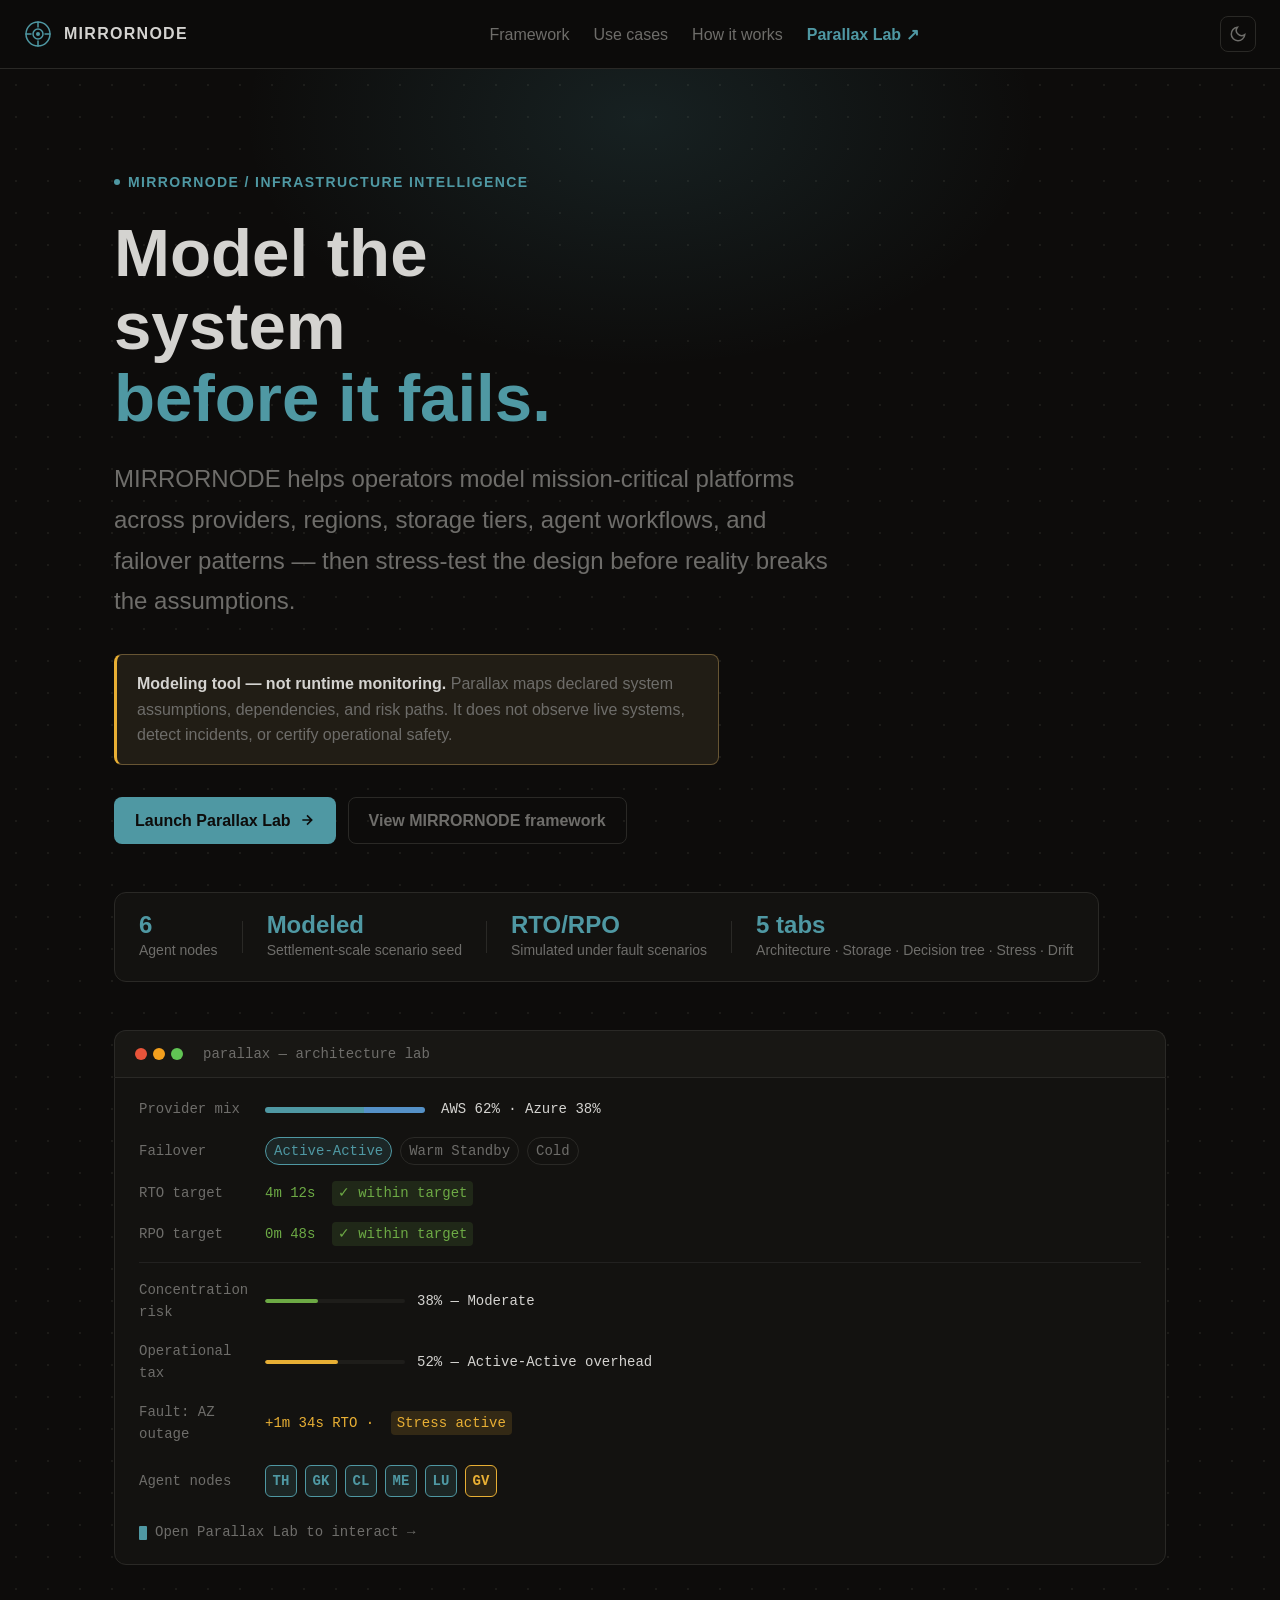
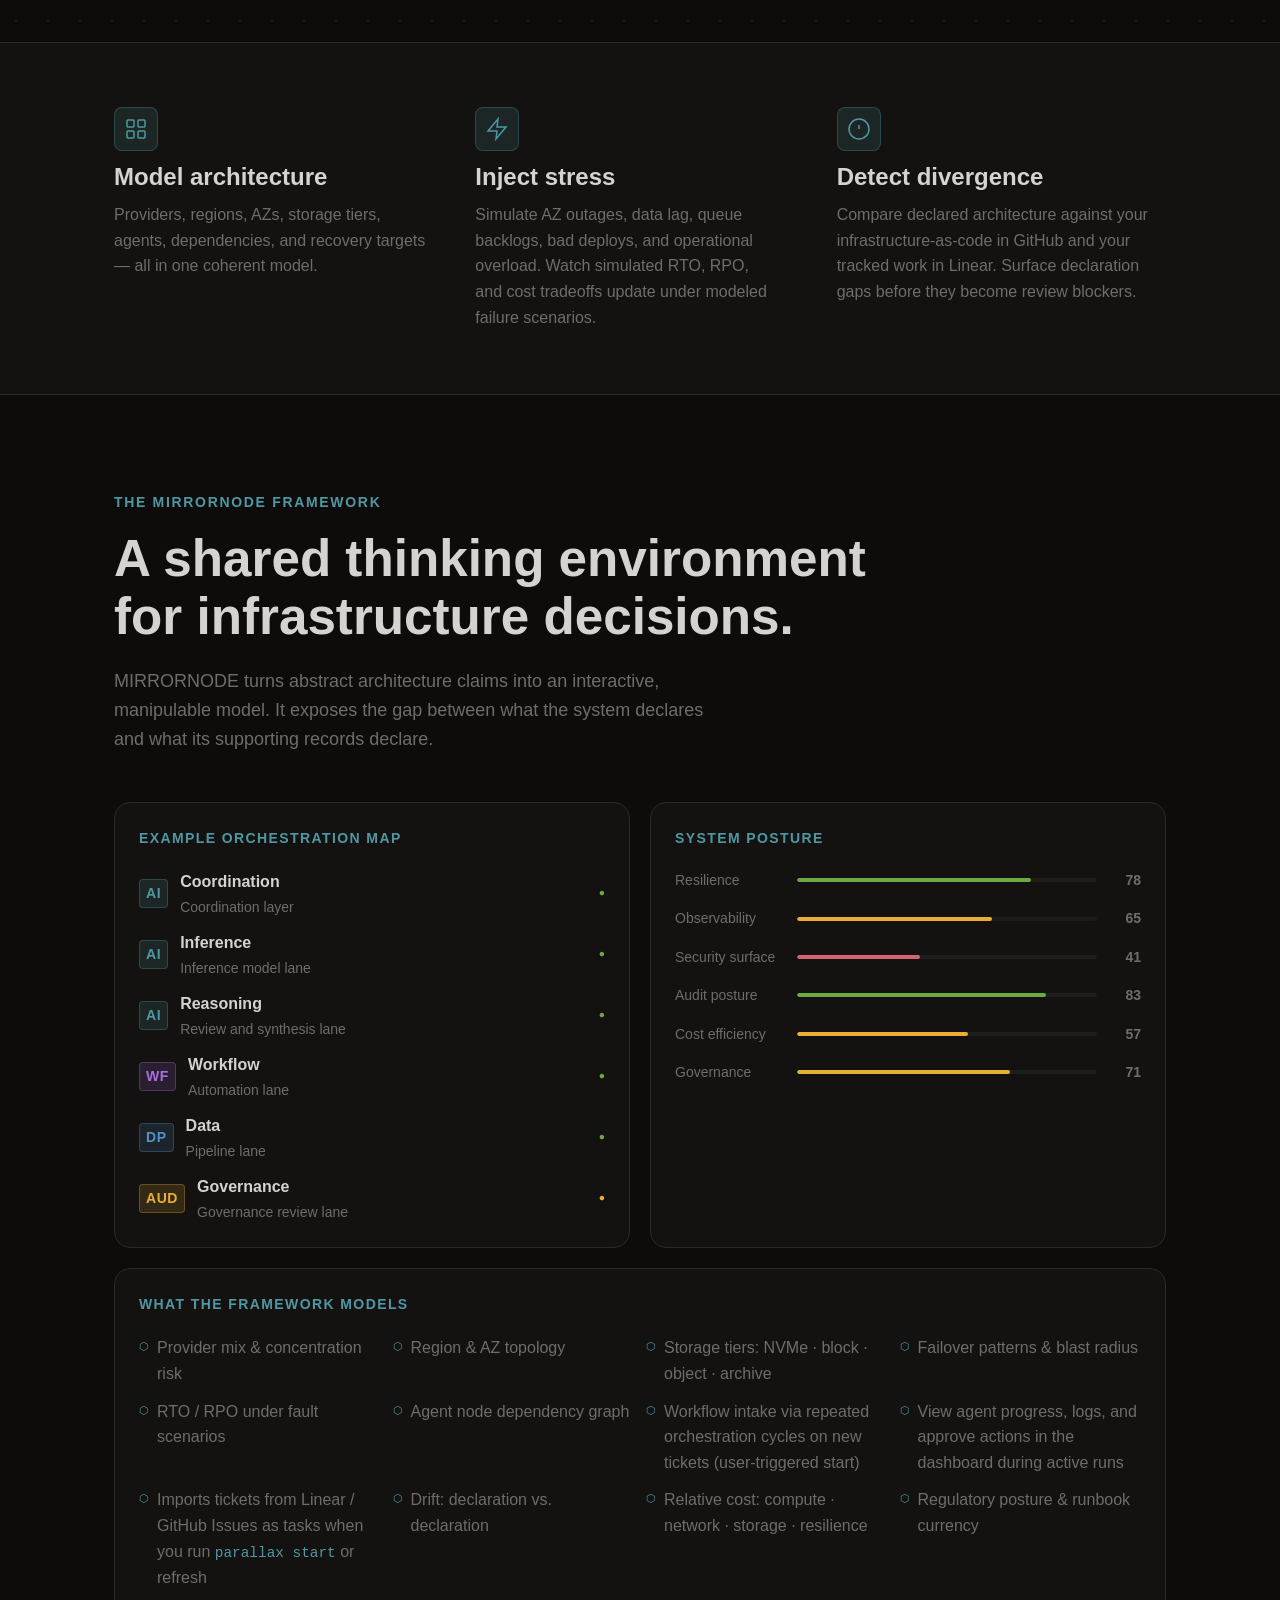
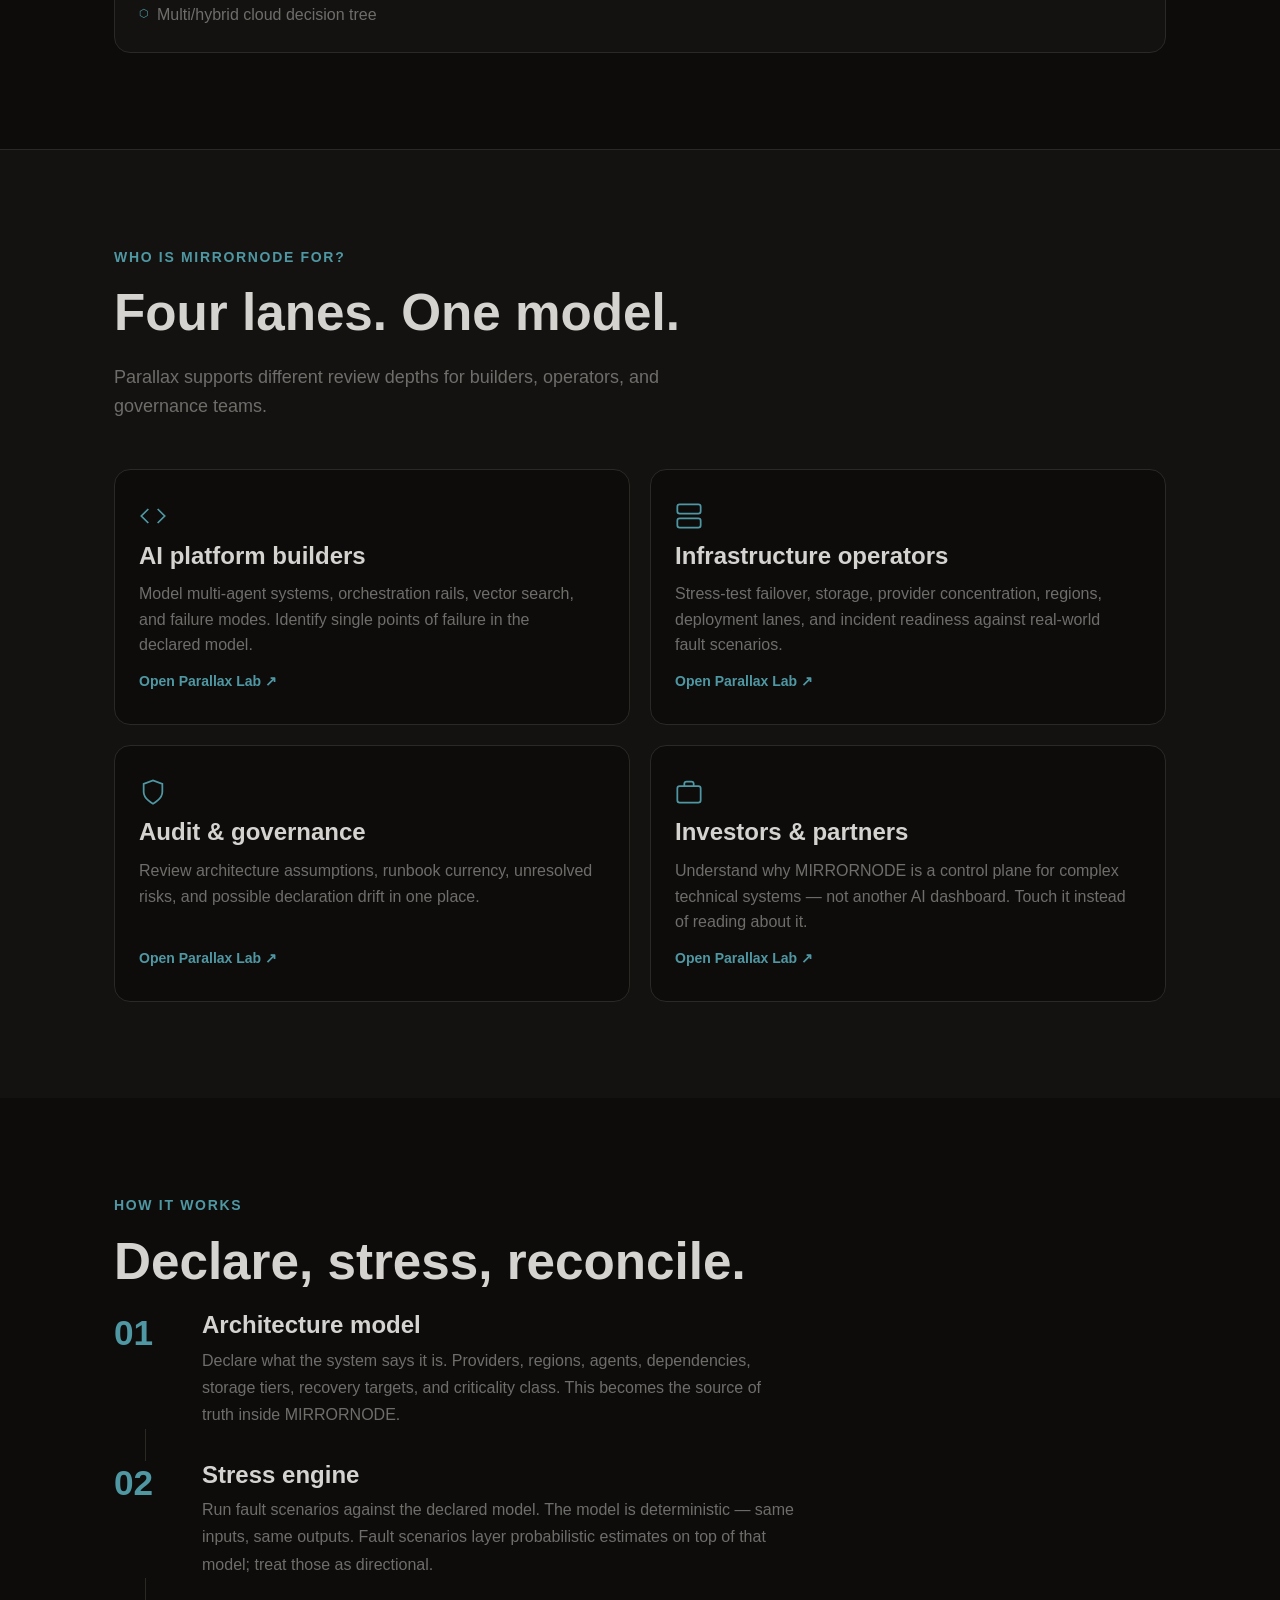
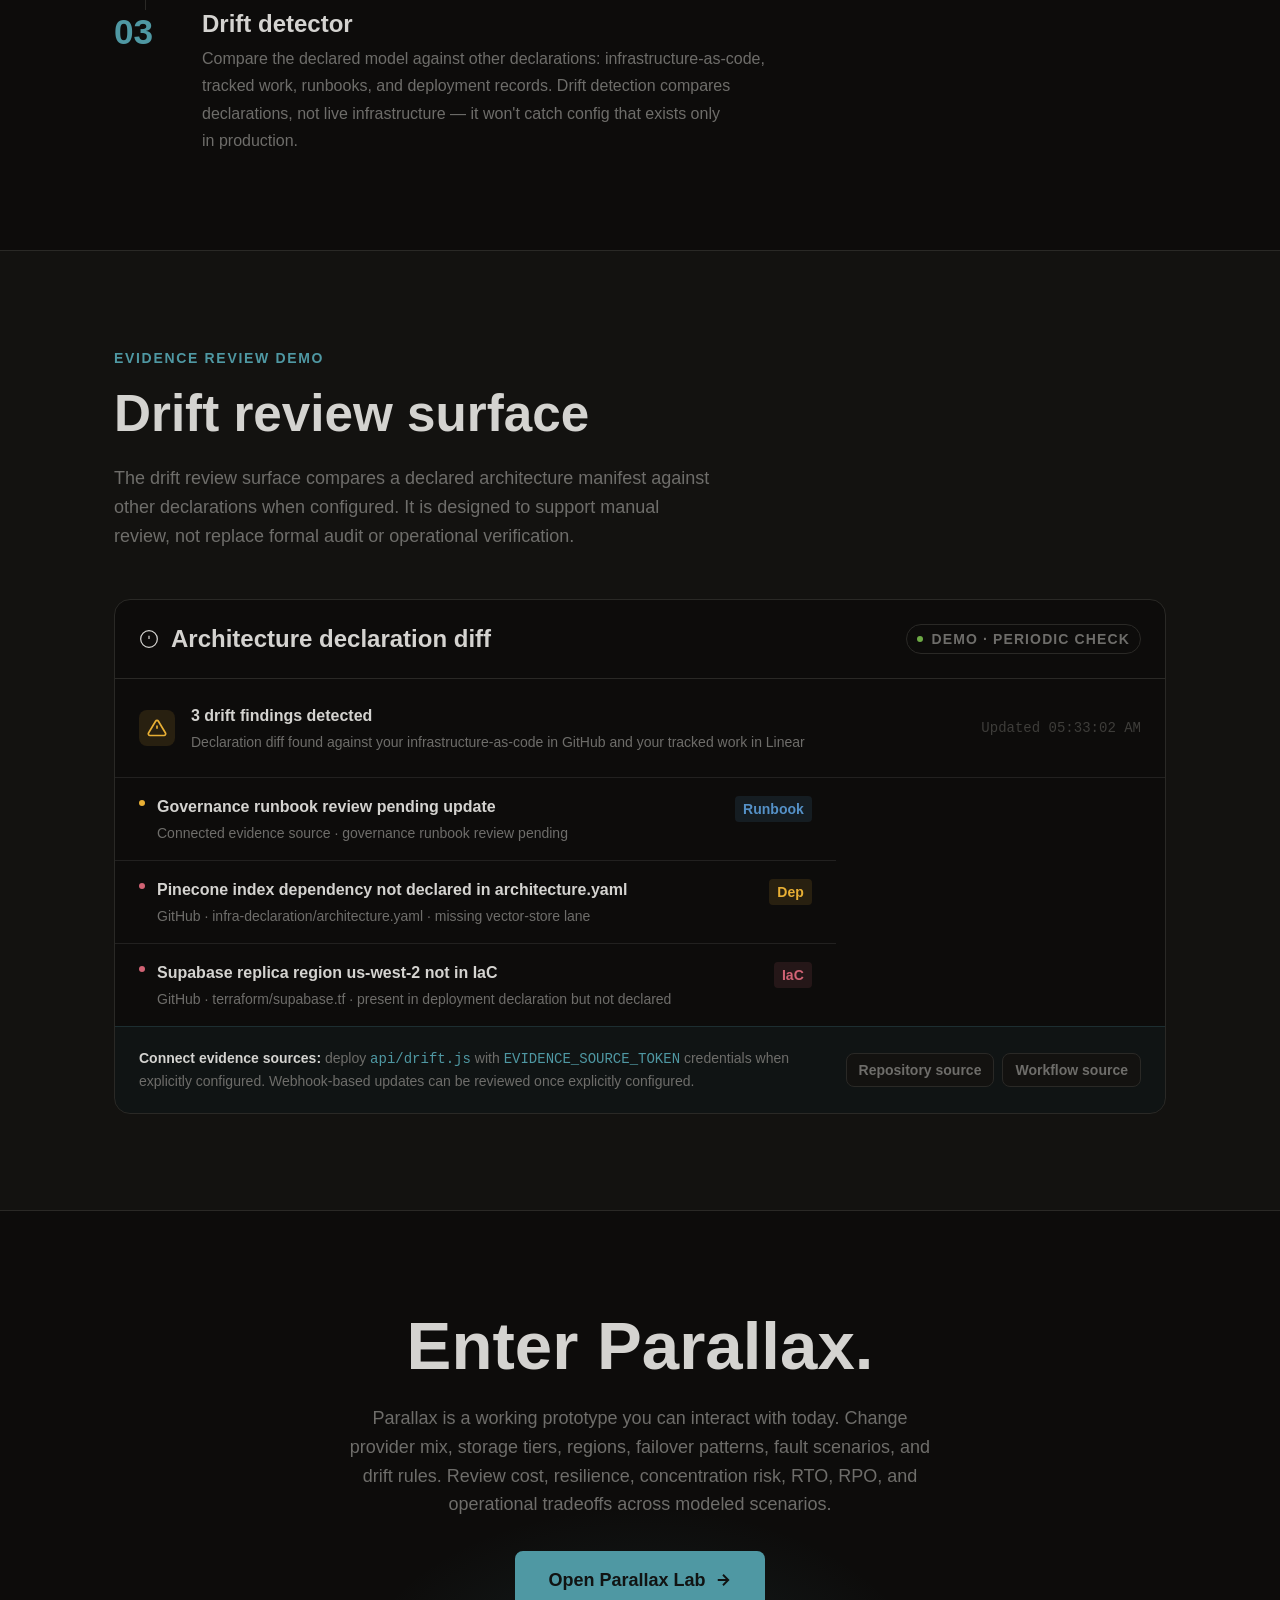
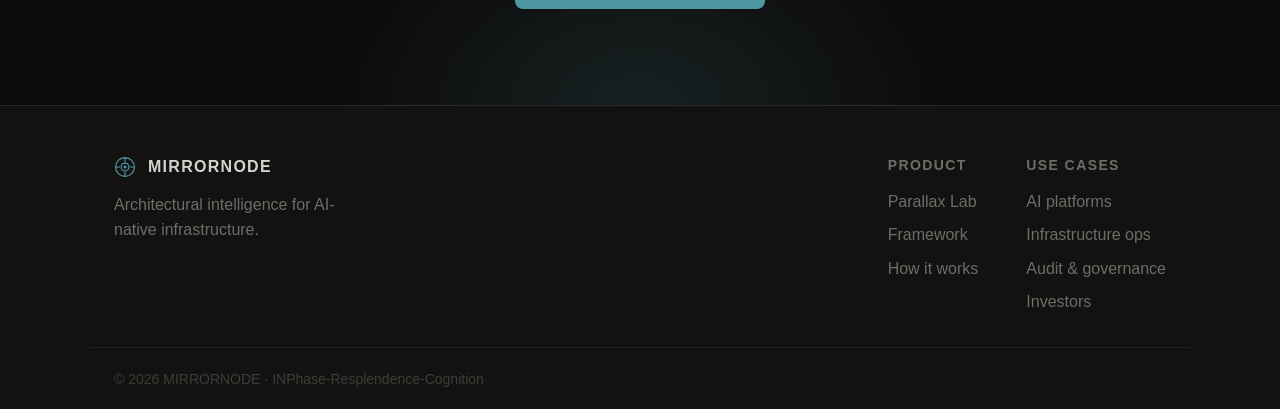
==== commit 49f40507: "feat(parallax): publish governed front-of-house artifact" ====
--- a/code/mirrornode-parallax-review/index.html
+++ b/code/mirrornode-parallax-review/index.html
@@ -101,6 +101,11 @@
           the design before reality breaks the assumptions.
         </p>
 
+        <div class="hero-boundary reveal" data-reveal>
+          <strong>Modeling tool — not runtime monitoring.</strong>
+          Parallax maps declared system assumptions, dependencies, and risk paths. It does not observe live systems, detect incidents, or certify operational safety.
+        </div>
+
         <!-- CTAs -->
         <div class="hero-ctas reveal" data-reveal>
           <a href="https://public-ivory-mu.vercel.app" class="btn btn--primary" target="_blank" rel="noopener">
@@ -126,7 +131,7 @@
           <div class="stat-divider" aria-hidden="true"></div>
           <div class="stat-item">
             <span class="stat-value">RTO/RPO</span>
-            <span class="stat-label">Live under fault injection</span>
+            <span class="stat-label">Simulated under fault scenarios</span>
           </div>
           <div class="stat-divider" aria-hidden="true"></div>
           <div class="stat-item">
@@ -188,12 +193,12 @@
           <div class="terminal-row terminal-row--nodes">
             <span class="t-label">Agent nodes</span>
             <div class="t-nodes">
-              <span class="t-node t-node--on" title="Theia — AI orchestration">TH</span>
-              <span class="t-node t-node--on" title="Grok — real-time inference">GK</span>
-              <span class="t-node t-node--on" title="Claude — reasoning layer">CL</span>
-              <span class="t-node t-node--on" title="Merlin — workflow">ME</span>
-              <span class="t-node t-node--on" title="Lucian — data pipeline">LU</span>
-              <span class="t-node t-node--warn" title="Governance — audit (degraded)">GV</span>
+              <span class="t-node t-node--on" title="Coordination — orchestration role">TH</span>
+              <span class="t-node t-node--on" title="Inference — model lane">GK</span>
+              <span class="t-node t-node--on" title="Reasoning — review and synthesis lane">CL</span>
+              <span class="t-node t-node--on" title="Workflow — automation lane">ME</span>
+              <span class="t-node t-node--on" title="Data — pipeline lane">LU</span>
+              <span class="t-node t-node--warn" title="Governance — review lane">GV</span>
             </div>
           </div>
           <div class="terminal-footer" aria-live="polite">
@@ -236,7 +241,7 @@
             </svg>
           </div>
           <h3 class="proof-title">Detect divergence</h3>
-          <p class="proof-body">Compare declared architecture against connected evidence sources such as repositories, deployment records, and runbooks. Surface drift before it becomes an incident.</p>
+          <p class="proof-body">Compare declared architecture against your infrastructure-as-code in GitHub and your tracked work in Linear. Surface declaration gaps before they become review blockers.</p>
         </div>
       </div>
     </section>
@@ -252,53 +257,53 @@
           A shared thinking environment for infrastructure decisions.
         </h2>
         <p class="section-sub reveal" data-reveal>
-          MIRRORNODE turns abstract architecture claims into a live, manipulable model.
-          It exposes the gap between what the system says it is and what it actually does.
+          MIRRORNODE turns abstract architecture claims into an interactive, manipulable model.
+          It exposes the gap between what the system declares and what its supporting records declare.
         </p>
 
         <!-- Framework anatomy grid -->
         <div class="framework-grid">
-          <!-- Node taxonomy -->
+          <!-- Example orchestration map -->
           <div class="framework-card reveal" data-reveal>
-            <div class="framework-card-label">Node taxonomy</div>
+            <div class="framework-card-label">Example orchestration map</div>
             <div class="node-list">
               <div class="node-row">
                 <span class="node-badge node-badge--ai">AI</span>
                 <div class="node-info">
-                  <span class="node-name">Theia</span>
-                  <span class="node-role">Orchestration layer</span>
+                  <span class="node-name">Coordination</span>
+                  <span class="node-role">Coordination layer</span>
                 </div>
                 <span class="node-status node-status--ok">●</span>
               </div>
               <div class="node-row">
                 <span class="node-badge node-badge--ai">AI</span>
                 <div class="node-info">
-                  <span class="node-name">Grok</span>
-                  <span class="node-role">Real-time inference</span>
+                  <span class="node-name">Inference</span>
+                  <span class="node-role">Inference model lane</span>
                 </div>
                 <span class="node-status node-status--ok">●</span>
               </div>
               <div class="node-row">
                 <span class="node-badge node-badge--ai">AI</span>
                 <div class="node-info">
-                  <span class="node-name">Claude</span>
-                  <span class="node-role">Reasoning &amp; synthesis</span>
+                  <span class="node-name">Reasoning</span>
+                  <span class="node-role">Review and synthesis lane</span>
                 </div>
                 <span class="node-status node-status--ok">●</span>
               </div>
               <div class="node-row">
                 <span class="node-badge node-badge--wf">WF</span>
                 <div class="node-info">
-                  <span class="node-name">Merlin</span>
-                  <span class="node-role">Workflow automation</span>
+                  <span class="node-name">Workflow</span>
+                  <span class="node-role">Automation lane</span>
                 </div>
                 <span class="node-status node-status--ok">●</span>
               </div>
               <div class="node-row">
                 <span class="node-badge node-badge--data">DP</span>
                 <div class="node-info">
-                  <span class="node-name">Lucian</span>
-                  <span class="node-role">Data pipeline</span>
+                  <span class="node-name">Data</span>
+                  <span class="node-role">Pipeline lane</span>
                 </div>
                 <span class="node-status node-status--ok">●</span>
               </div>
@@ -306,7 +311,7 @@
                 <span class="node-badge node-badge--audit">AUD</span>
                 <div class="node-info">
                   <span class="node-name">Governance</span>
-                  <span class="node-role">Audit &amp; review</span>
+                  <span class="node-role">Governance review lane</span>
                 </div>
                 <span class="node-status node-status--warn">●</span>
               </div>
@@ -404,7 +409,19 @@
               </div>
               <div class="ff-item">
                 <span class="ff-icon" aria-hidden="true">⬡</span>
-                <span class="ff-label">Drift: declared vs. observed state</span>
+                <span class="ff-label">Workflow intake via repeated orchestration cycles on new tickets (user-triggered start)</span>
+              </div>
+              <div class="ff-item">
+                <span class="ff-icon" aria-hidden="true">⬡</span>
+                <span class="ff-label">View agent progress, logs, and approve actions in the dashboard during active runs</span>
+              </div>
+              <div class="ff-item">
+                <span class="ff-icon" aria-hidden="true">⬡</span>
+                <span class="ff-label">Imports tickets from Linear / GitHub Issues as tasks when you run <code>parallax start</code> or refresh</span>
+              </div>
+              <div class="ff-item">
+                <span class="ff-icon" aria-hidden="true">⬡</span>
+                <span class="ff-label">Drift: declaration vs. declaration</span>
               </div>
               <div class="ff-item">
                 <span class="ff-icon" aria-hidden="true">⬡</span>
@@ -446,7 +463,7 @@
               </svg>
             </div>
             <h3 class="uc-card-title">AI platform builders</h3>
-            <p class="uc-card-body">Model multi-agent systems, orchestration rails, vector search, and runtime instability. Know your single points of failure before they fire.</p>
+            <p class="uc-card-body">Model multi-agent systems, orchestration rails, vector search, and failure modes. Identify single points of failure in the declared model.</p>
             <span class="uc-card-cta">Open Parallax Lab ↗</span>
           </a>
 
@@ -469,7 +486,7 @@
               </svg>
             </div>
             <h3 class="uc-card-title">Audit &amp; governance</h3>
-            <p class="uc-card-body">Review architecture assumptions, runbook currency, unresolved risks, and possible production drift in one place.</p>
+            <p class="uc-card-body">Review architecture assumptions, runbook currency, unresolved risks, and possible declaration drift in one place.</p>
             <span class="uc-card-cta">Open Parallax Lab ↗</span>
           </a>
 
@@ -514,7 +531,7 @@
             <div class="hiw-step-num" aria-hidden="true">02</div>
             <div class="hiw-step-content">
               <h3 class="hiw-step-title">Stress engine</h3>
-              <p class="hiw-step-body">Run fault scenarios against the declared model. AZ outage, data lag, bad deploy, queue backlog, provider failure, operational overload. Review simulated RTO, RPO, availability, cost, and data-loss exposure changes before production deployment.</p>
+              <p class="hiw-step-body">Run fault scenarios against the declared model. The model is deterministic — same inputs, same outputs. Fault scenarios layer probabilistic estimates on top of that model; treat those as directional.</p>
             </div>
           </div>
 
@@ -524,7 +541,7 @@
             <div class="hiw-step-num" aria-hidden="true">03</div>
             <div class="hiw-step-content">
               <h3 class="hiw-step-title">Drift detector</h3>
-              <p class="hiw-step-body">Compare the declared model against connected evidence sources and available operational records. Surface possible missing IaC, undeclared dependencies, stale runbooks, deployment mismatches, and unresolved risks before they become incidents.</p>
+              <p class="hiw-step-body">Compare the declared model against other declarations: infrastructure-as-code, tracked work, runbooks, and deployment records. Drift detection compares declarations, not live infrastructure — it won't catch config that exists only in production.</p>
             </div>
           </div>
         </div>
@@ -533,16 +550,16 @@
 
 
     <!-- ═══════════════════════════════════════════
-         DRIFT DETECTOR — live widget
+         DRIFT REVIEW — declaration diff widget
     ═══════════════════════════════════════════ -->
     <section class="section-drift" aria-labelledby="drift-heading">
       <div class="section-inner">
-        <div class="section-label reveal" data-reveal>Live · GitHub + Linear</div>
+        <div class="section-label reveal" data-reveal>Evidence review demo</div>
         <h2 id="drift-heading" class="section-heading reveal" data-reveal>
           Drift review surface
         </h2>
         <p class="section-sub reveal" data-reveal>
-          The drift review surface compares your declared architecture manifest against connected evidence sources when configured. It is designed to reduce manual review, not replace formal audit or operational verification.
+          The drift review surface compares a declared architecture manifest against other declarations when configured. It is designed to support manual review, not replace formal audit or operational verification.
         </p>
 
         <div class="drift-widget reveal" data-reveal>
@@ -554,11 +571,11 @@
                 <line x1="12" y1="8" x2="12" y2="12"/>
                 <line x1="12" y1="16" x2="12.01" y2="16"/>
               </svg>
-              Architecture drift status
-            </div>
-            <div class="drift-live-badge" aria-label="Live polling every 30 seconds">
+              Architecture declaration diff
+            </div>
+            <div class="drift-live-badge" aria-label="Periodic evidence check">
               <span class="drift-live-dot" id="drift-live-dot" aria-hidden="true"></span>
-              Live · 30s poll
+              Demo · periodic check
             </div>
           </div>
 
@@ -568,8 +585,8 @@
               <svg class="spin" width="20" height="20" viewBox="0 0 24 24" fill="none" stroke="currentColor" stroke-width="2" aria-hidden="true"><path d="M21 12a9 9 0 1 1-6.22-8.56"/></svg>
             </div>
             <div class="drift-status-text">
-              <div class="drift-status-heading" id="drift-status-heading">Connecting to GitHub &amp; Linear&hellip;</div>
-              <div class="drift-status-sub" id="drift-status-sub">Fetching declared architecture and open drift issues</div>
+              <div class="drift-status-heading" id="drift-status-heading">Evidence sources not connected</div>
+              <div class="drift-status-sub" id="drift-status-sub">Reviewing declarations and tracked work</div>
             </div>
             <div class="drift-status-ts" id="drift-status-ts" aria-label="Last updated time"></div>
           </div>
@@ -580,7 +597,7 @@
               <span class="drift-finding-dot drift-finding-dot--info" aria-hidden="true"></span>
               <div class="drift-finding-body">
                 <div class="drift-finding-title">Initializing scan&hellip;</div>
-                <div class="drift-finding-meta">Comparing declared manifest against GitHub + Linear</div>
+                <div class="drift-finding-meta">Comparing declared manifest against configured evidence sources</div>
               </div>
             </li>
           </ul>
@@ -588,14 +605,14 @@
           <!-- Connect callout -->
           <div class="drift-connect-callout">
             <div class="drift-connect-text">
-              <strong>Wire to live data:</strong> deploy <code style="font-size:var(--text-xs);color:var(--color-primary)">api/drift.js</code> with
-              <code style="font-size:var(--text-xs);color:var(--color-primary)">GITHUB_TOKEN</code> +
-              <code style="font-size:var(--text-xs);color:var(--color-primary)">LINEAR_TOKEN</code> env vars.
-              Webhook push also supported &mdash; see <code style="font-size:var(--text-xs);color:var(--color-primary)">api/webhook/github.js</code>.
+              <strong>Connect evidence sources:</strong> deploy <code style="font-size:var(--text-xs);color:var(--color-primary)">api/drift.js</code> with
+              <code style="font-size:var(--text-xs);color:var(--color-primary)">EVIDENCE_SOURCE_TOKEN</code>
+              credentials when explicitly configured.
+              Webhook-based updates can be reviewed once explicitly configured.
             </div>
             <div class="drift-connect-btns">
-              <a href="https://github.com/INPhase-Resplendence-Cognition" class="drift-connect-btn" target="_blank" rel="noopener">GitHub</a>
-              <a href="https://linear.app" class="drift-connect-btn" target="_blank" rel="noopener">Linear</a>
+              <span class="drift-connect-btn" aria-disabled="true">Repository source</span>
+              <span class="drift-connect-btn" aria-disabled="true">Workflow source</span>
             </div>
           </div>
         </div>
@@ -611,7 +628,7 @@
       <div class="section-inner cta-inner">
         <h2 id="cta-heading" class="cta-heading reveal" data-reveal>Enter Parallax.</h2>
         <p class="cta-sub reveal" data-reveal>
-          Change provider mix, storage tiers, regions, failover patterns, fault scenarios, and drift rules.
+          Parallax is a working prototype you can interact with today. Change provider mix, storage tiers, regions, failover patterns, fault scenarios, and drift rules.
           Review cost, resilience, concentration risk, RTO, RPO, and operational tradeoffs across modeled scenarios.
         </p>
         <a href="https://public-ivory-mu.vercel.app" class="btn btn--primary btn--large reveal" data-reveal target="_blank" rel="noopener">
--- a/code/mirrornode-parallax-review/style.css
+++ b/code/mirrornode-parallax-review/style.css
@@ -428,6 +428,22 @@
   max-width: 56ch;
   margin-bottom: var(--space-8);
   line-height: 1.7;
+}
+.hero-boundary {
+  max-width: 68ch;
+  margin-bottom: var(--space-8);
+  padding: var(--space-4) var(--space-5);
+  border: 1px solid color-mix(in oklab, var(--color-warn) 35%, var(--color-border));
+  border-left: 3px solid var(--color-warn);
+  border-radius: var(--radius-md);
+  background: color-mix(in oklab, var(--color-warn) 8%, var(--color-surface));
+  color: var(--color-text-muted);
+  font-size: var(--text-sm);
+  line-height: 1.6;
+}
+.hero-boundary strong {
+  color: var(--color-text);
+  font-weight: 700;
 }
 .hero-ctas {
   display: flex;
@@ -693,6 +709,11 @@
 .ff-item { display: flex; align-items: flex-start; gap: var(--space-2); }
 .ff-icon { color: var(--color-primary); font-size: 0.7rem; margin-top: 3px; flex-shrink: 0; }
 .ff-label { font-size: var(--text-sm); color: var(--color-text-muted); }
+.ff-label code {
+  font-family: 'SFMono-Regular', 'Consolas', 'Liberation Mono', monospace;
+  font-size: 0.9em;
+  color: var(--color-primary);
+}
 @media (max-width: 800px) {
   .framework-grid { grid-template-columns: 1fr; }
   .framework-card--wide { grid-column: 1; }
@@ -752,7 +773,7 @@
 }
 
 /* ═══════════════════════════════════════════════════════════
-   DRIFT DETECTOR (live widget)
+   DRIFT REVIEW (declaration diff widget)
    ═══════════════════════════════════════════════════════════ */
 .section-drift { background: var(--color-surface); border-top: 1px solid var(--color-border); }
 .drift-widget {
